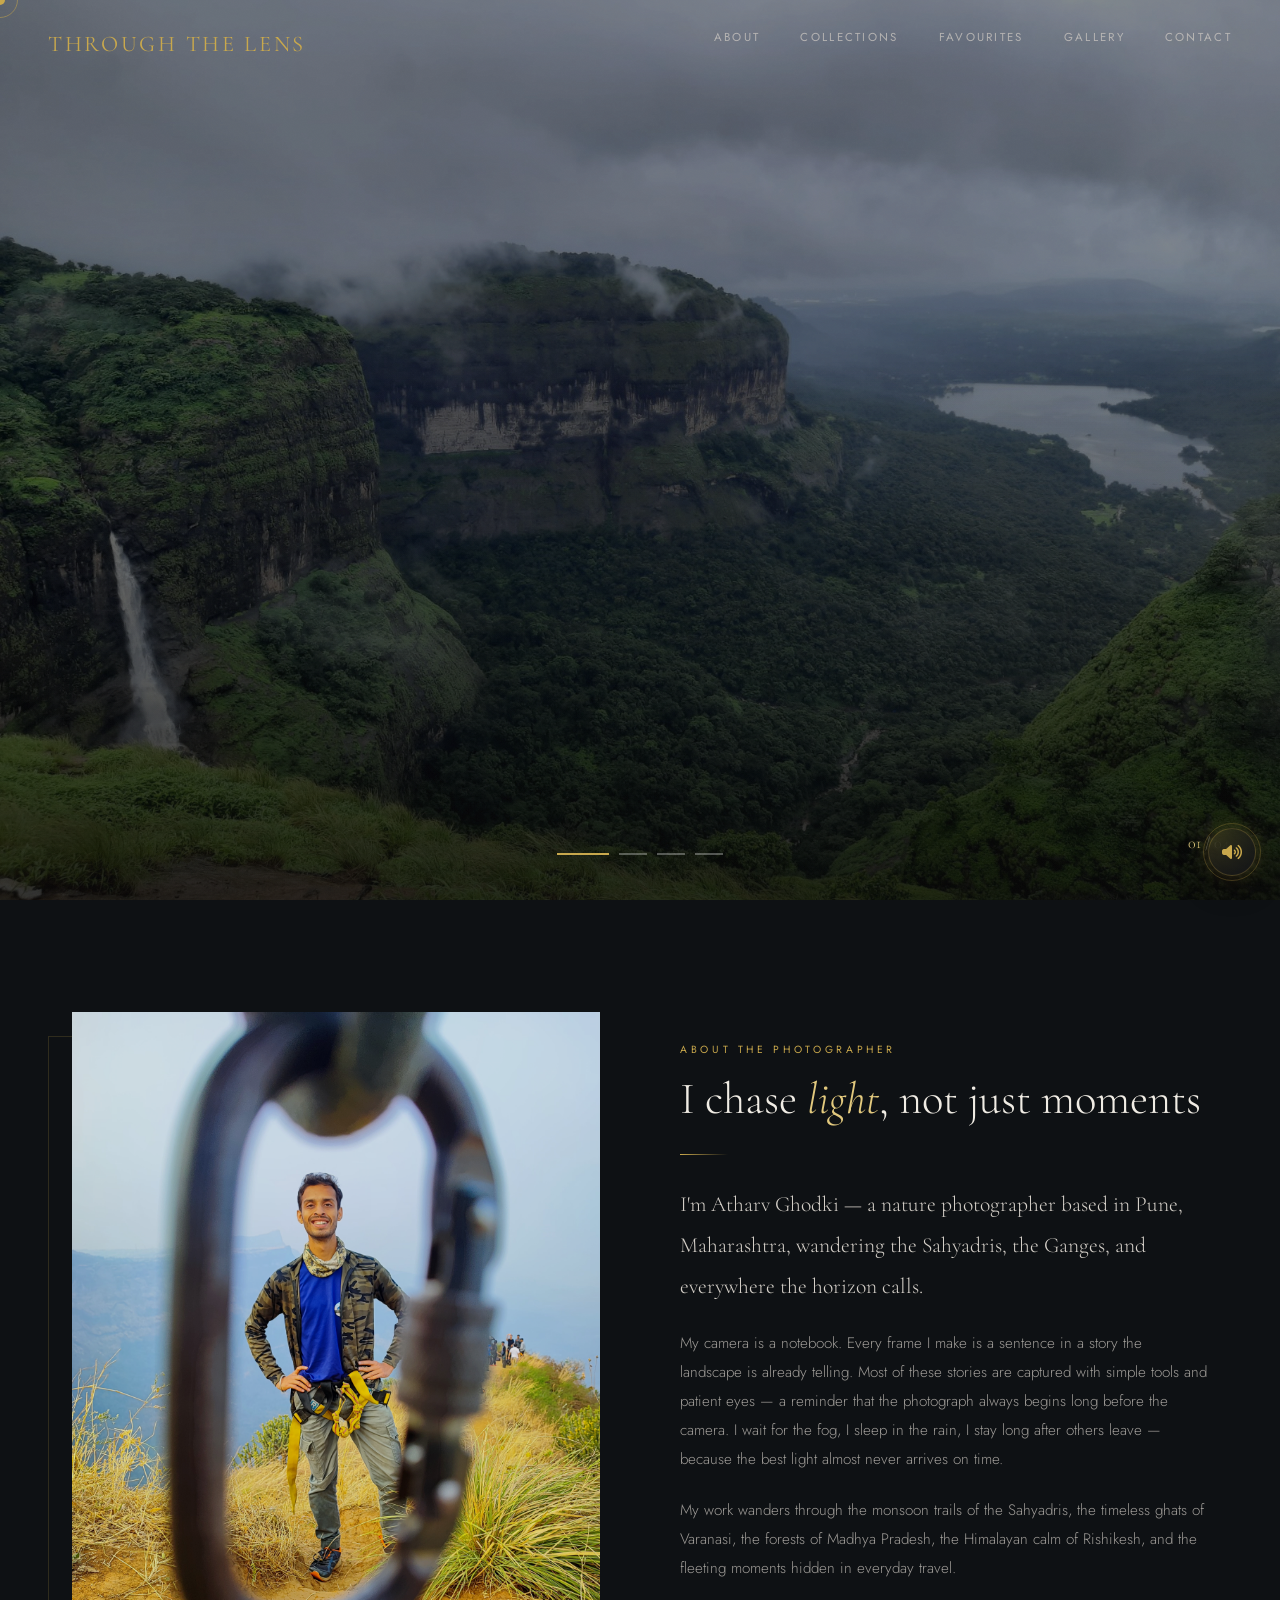
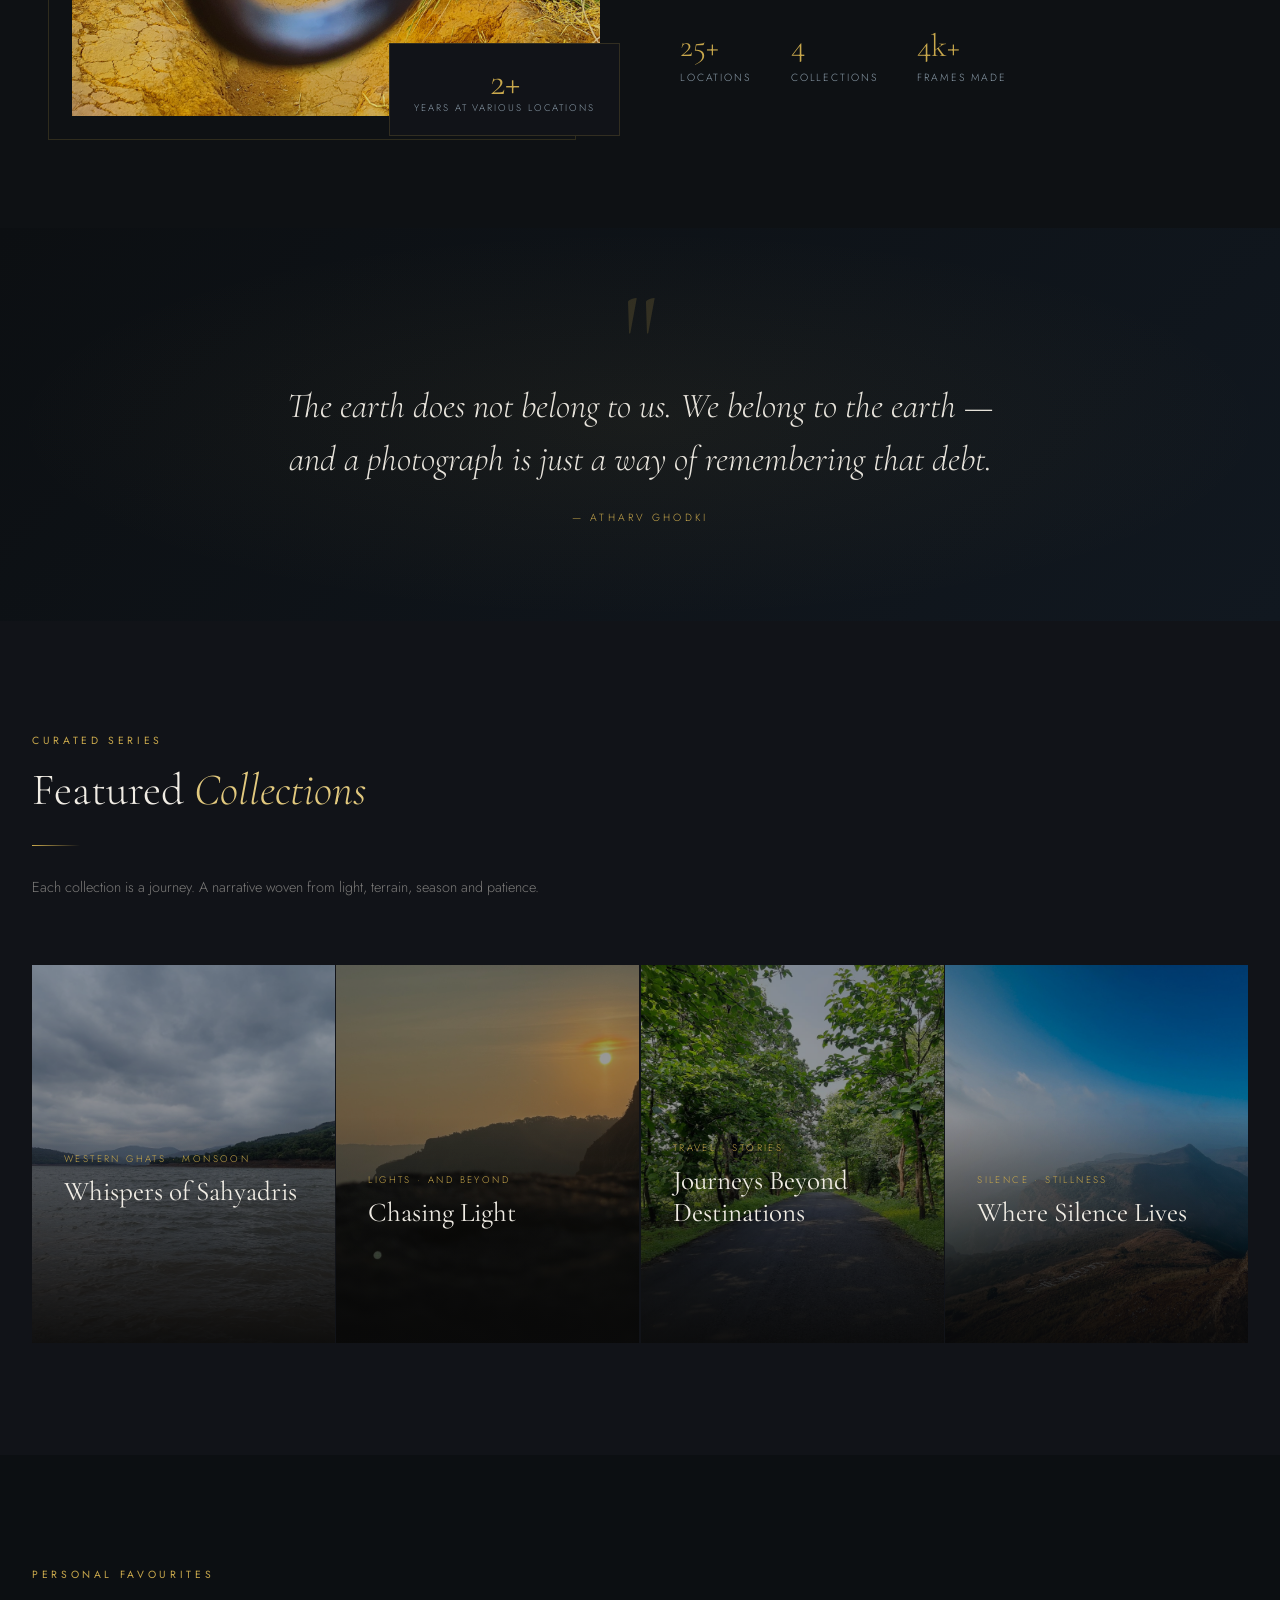
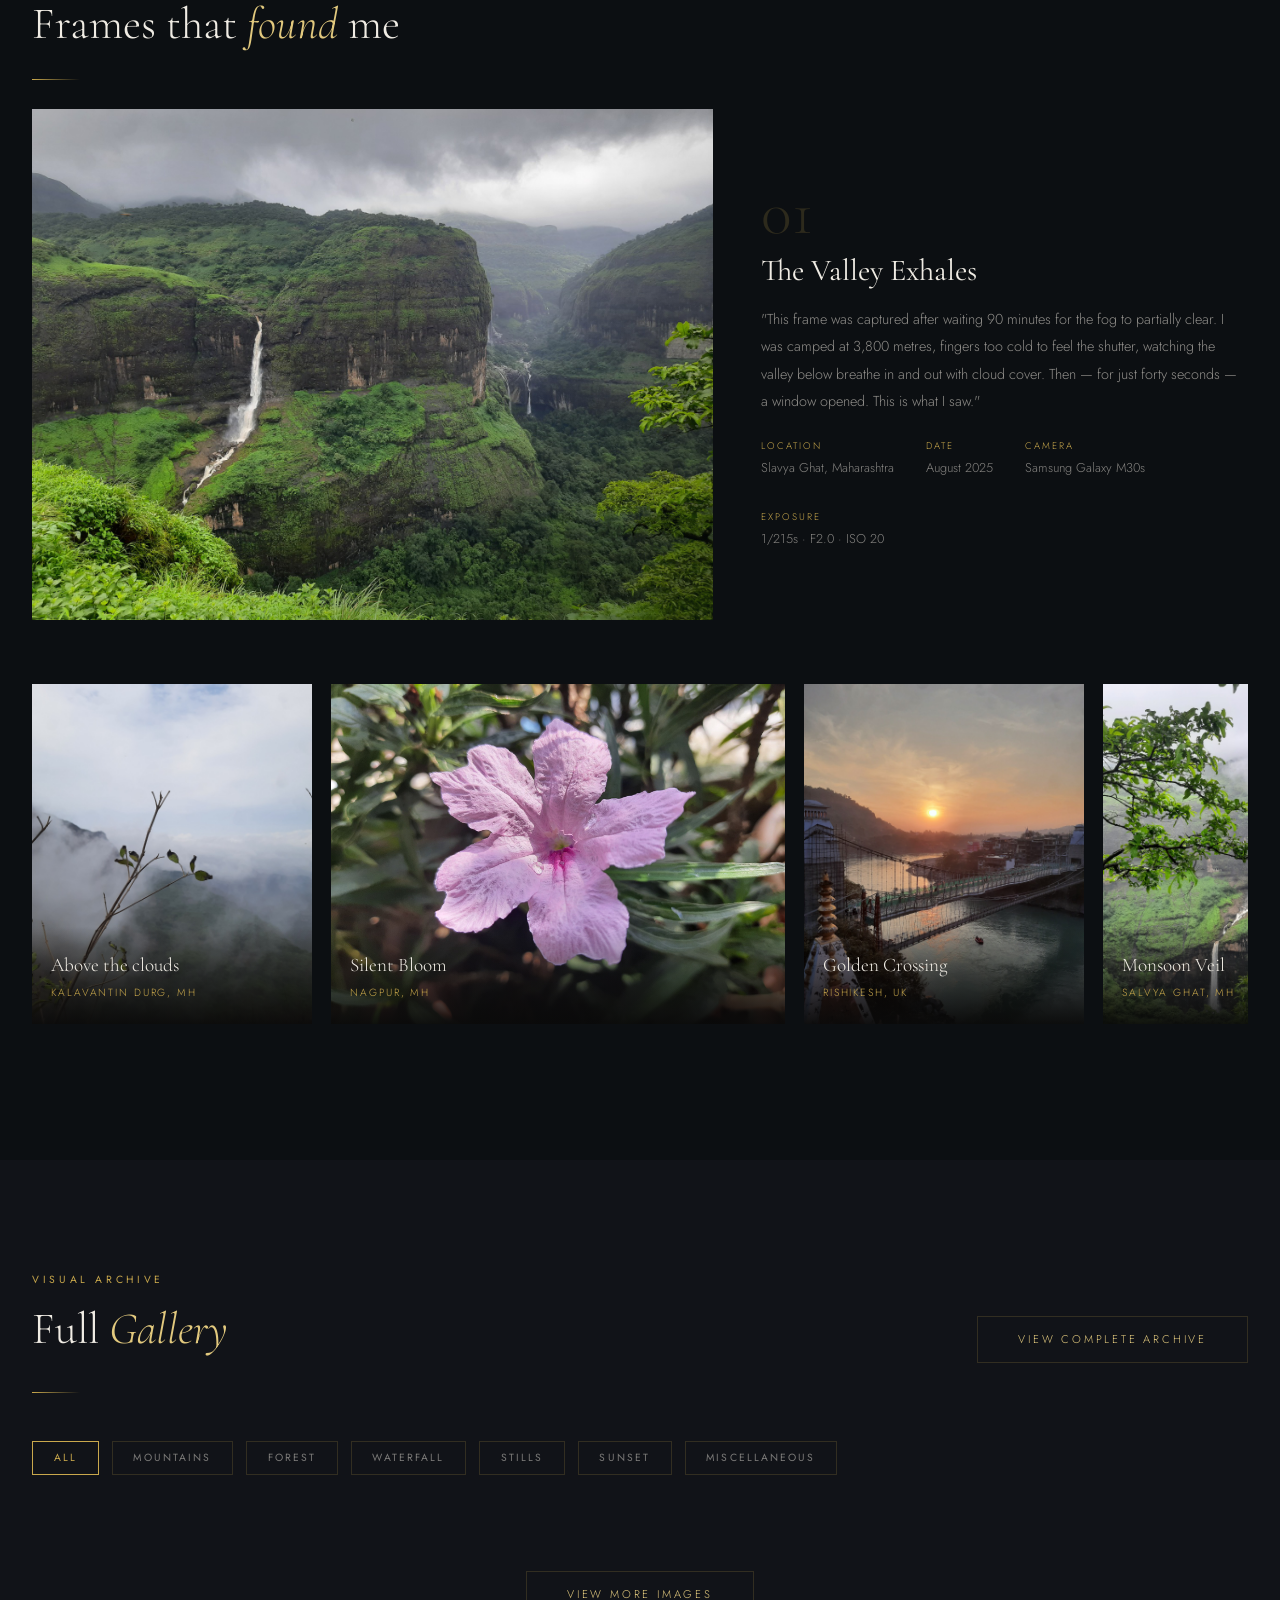
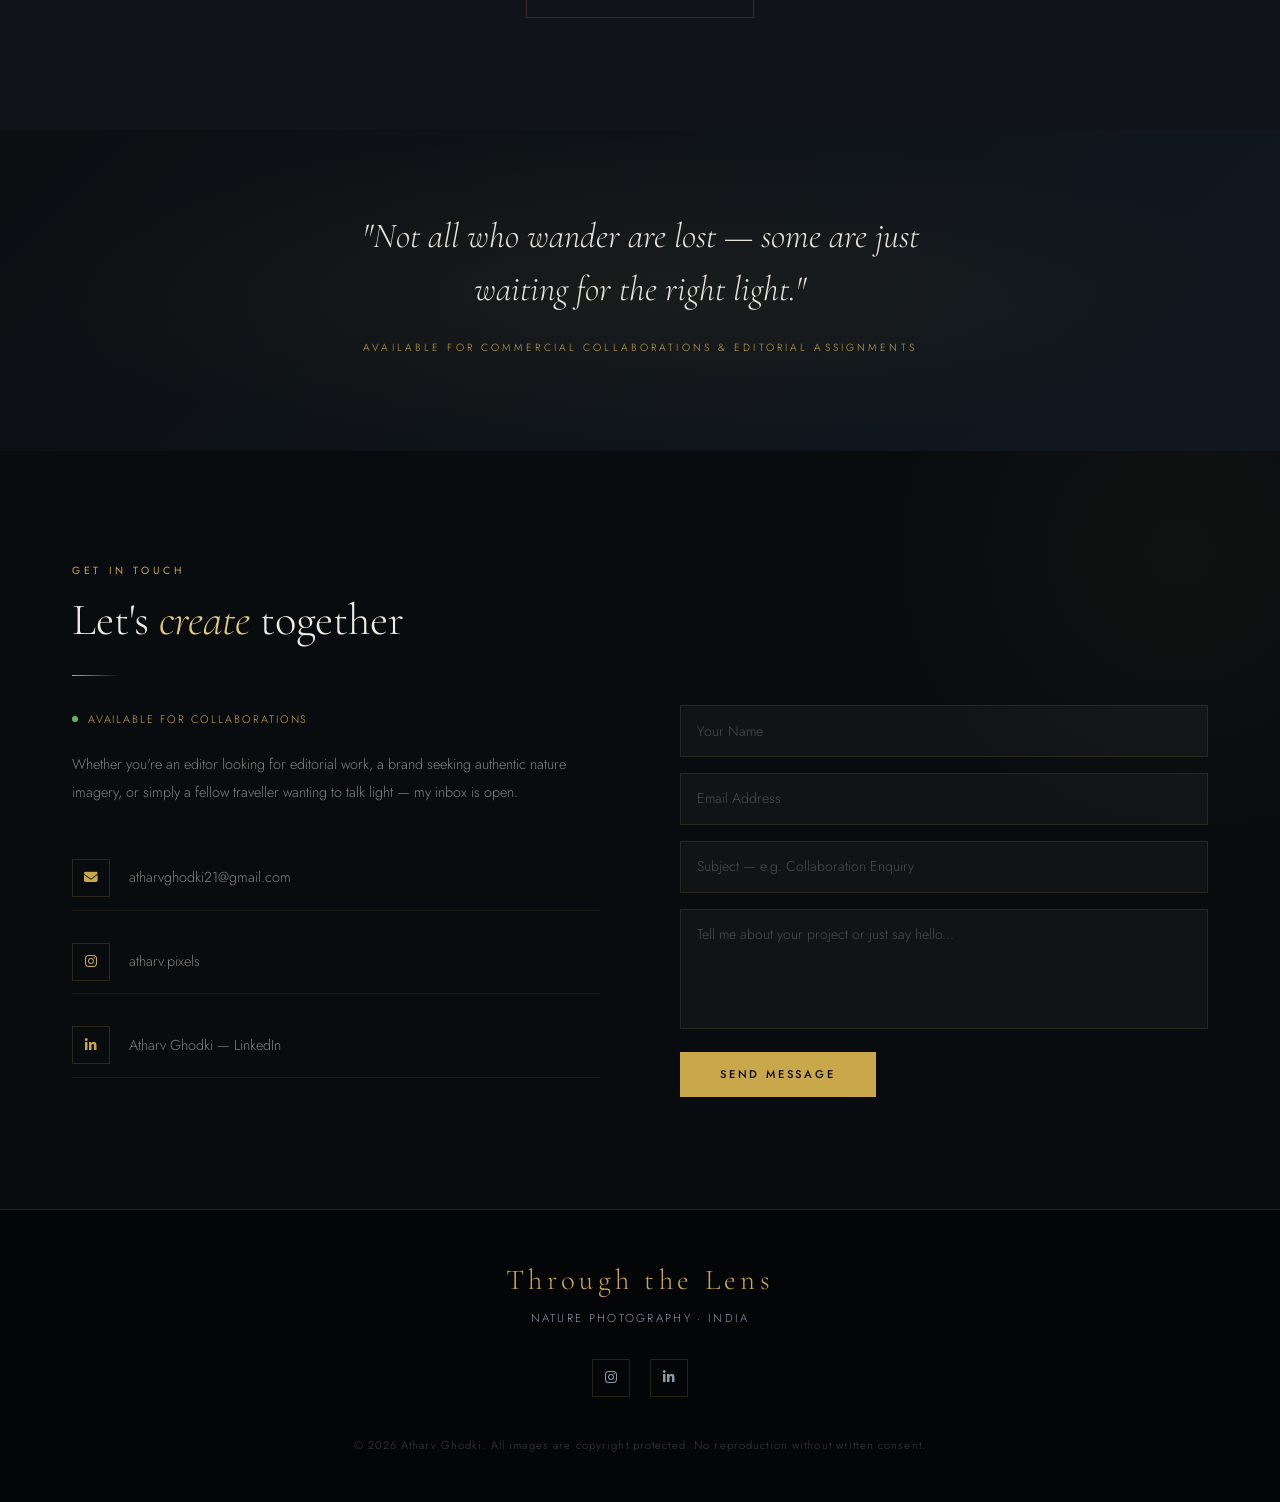
==== index.html @ ffb7a4fd "Initial commit" ====
<!DOCTYPE html>

<html lang="en">
<head>
<meta charset="utf-8"/>
<meta content="width=device-width, initial-scale=1.0" name="viewport"/>
<link rel="icon" href="assets/images/icons/favicon.ico">
<link rel="apple-touch-icon" href="assets/images/icons/favicon.png">
<title>Through the Lens — Nature Photography</title>
<link href="https://fonts.googleapis.com" rel="preconnect"/>
<link crossorigin="" href="https://fonts.gstatic.com" rel="preconnect"/>
<link href="https://fonts.googleapis.com/css2?family=Cormorant+Garamond:ital,wght@0,300;0,400;0,600;1,300;1,400&amp;family=Jost:wght@200;300;400;500&amp;family=Playfair+Display:ital@1&amp;display=swap" rel="stylesheet"/>
<link href="https://cdn.jsdelivr.net/npm/bootstrap@5.3.3/dist/css/bootstrap.min.css" rel="stylesheet">
<link href="https://cdnjs.cloudflare.com/ajax/libs/font-awesome/6.5.0/css/all.min.css" rel="stylesheet">

</link></link><link href="assets/css/index.css" rel="stylesheet"/></head>
<body>

  <audio id="global-audio" loop>
      <source src="assets/audio/moonlight.mp3" type="audio/mpeg">
  </audio>

<!-- CURSOR -->
<div id="cursor"></div>
<div id="cursor-ring"></div>
<!-- PROGRESS BAR -->
<div id="progress-bar"></div>
<!-- NAV -->
<nav id="mainNav">
<div style="display:flex;align-items:center;justify-content:space-between;max-width:1400px;margin:0 auto;">
<a class="nav-brand" href="#">Through the Lens</a>
<ul class="nav-links" id="navLinks">
<li><a href="#about">About</a></li>
<li><a href="#collections">Collections</a></li>
<li><a href="#favourites">Favourites</a></li>
<li><a href="#gallery">Gallery</a></li>
<li><a href="#contact">Contact</a></li>
</ul>
<button aria-label="Menu" class="nav-hamburger" id="hamburger">
<span></span><span></span><span></span>
</button>
</div>
</nav>
<!-- HERO CAROUSEL -->
<section id="hero">
<!-- SLIDE 1 -->
<div class="slide active" data-sub="Where silence speaks in the language of fog and ancient stone." data-title="Into the Mist" data-audio="assets/audio/waterfall.mp3">
<!-- <img alt="Misty Mountain" class="slide-img" src="https://images.unsplash.com/photo-1469474968028-56623f02e42e?w=1920&amp;q=80"/> -->
<!-- <img class="slide-img" alt="Hero Image" src="assets/images/hero/heroTest.webp"> -->
<img class="slide-img" alt="Hero Image" src="assets/images/hero/hero1.jpeg">
</div>
<!-- SLIDE 2 -->
<div class="slide" data-sub="In every leaf, a universe. In every forest, a cathedral." data-title="The Living Green" data-audio="assets/audio/harp.wav">
<!-- <img alt="Forest" class="slide-img" src="https://images.unsplash.com/photo-1448375240586-882707db888b?w=1920&amp;q=80"/> -->
<img class="slide-img" alt="Hero Image" src="assets/images/hero/hero2.jpeg">
</div>
<!-- SLIDE 3 -->
<div class="slide" data-sub="When the earth drinks deep and the hills remember how to breathe." data-title="Monsoon's Gift" data-audio="assets/audio/birdSinging.wav">
<!-- <img alt="Mountain Lake" class="slide-img" src="https://images.unsplash.com/photo-1506905925346-21bda4d32df4?w=1920&amp;q=80"/> -->
<img class="slide-img" alt="Hero Image" src="assets/images/hero/hero3.jpeg">
</div>
<!-- SLIDE 4 -->
<div class="slide" data-sub="The world holds its breath for forty minutes each evening." data-title="Golden Hour" data-audio="assets/audio/beeBuzz.wav">
<!-- <img alt="Golden Hour" class="slide-img" src="https://images.unsplash.com/photo-1501854140801-50d01698950b?w=1920&amp;q=80"/> -->
<img class="slide-img" alt="Hero Image" src="assets/images/hero/hero4.jpeg">
</div>
<div class="hero-overlay"></div>
<div class="hero-content">
<div class="hero-eyebrow">Nature Photography Portfolio</div>
<h1 class="hero-title" id="heroTitle">Into the Mist</h1>
<p class="hero-sub" id="heroSub">Where silence speaks in the language of fog and ancient stone.</p>
<a class="btn-explore" href="#collections"><span>Explore Collections</span></a>
</div>
<div class="hero-dots" id="heroDots"></div>
<div class="hero-counter"><span id="slideNum">01</span> / 04</div>
</section>
<!-- ABOUT -->
<section class="section" id="about">
<div class="container" style="max-width:1200px;margin:0 auto;padding:0 2rem;">
<div class="about-grid">
<div class="about-img-wrap fade-up">
<!-- <img alt="Photographer in the wild" class="about-img" src="https://images.unsplash.com/photo-1500534314209-a25ddb2bd429?w=800&amp;q=80"/> -->
<!-- <img class="about-img" alt="Hero Image" src="assets/images/miscellaneous/Passport_Photograph.webp"> -->
<img class="about-img" alt="Hero Image" src="assets/images/miscellaneous/photo.jpg">
<div class="about-badge">
<div class="about-badge-num">2+</div>
<div class="about-badge-text">Years at various locations</div>
</div>
</div>
<div class="about-text fade-up" style="transition-delay:.2s">
<div class="section-label">About the Photographer</div>
<h2 class="section-title">I chase <em>light</em>, not just moments</h2>
<div class="divider-line"></div>
<p>I'm Atharv Ghodki — a nature photographer based in Pune, Maharashtra, wandering the Sahyadris, the Ganges, and everywhere the horizon calls.</p>
<p>My camera is a notebook. Every frame I make is a sentence in a story the landscape is already telling. Most of these stories are captured with simple tools and patient eyes — a reminder that the photograph always begins long before the camera. I wait for the fog, I sleep in the rain, I stay long after others leave — because the best light almost never arrives on time.</p>
<p>My work wanders through the monsoon trails of the Sahyadris, the timeless ghats of Varanasi, the forests of Madhya Pradesh, the Himalayan calm of Rishikesh, and the fleeting moments hidden in everyday travel.</p>
<div class="about-stats">
<div class="stat-item"><div class="stat-num">25+</div><div class="stat-lbl">Locations</div></div>
<div class="stat-item"><div class="stat-num">4</div><div class="stat-lbl">Collections</div></div>
<div class="stat-item"><div class="stat-num">4k+</div><div class="stat-lbl">Frames Made</div></div>
</div>
</div>
</div>
</div>
</section>
<!-- QUOTE STRIP -->
<div class="quote-strip">
<div style="max-width:800px;margin:0 auto;padding:0 2rem;text-align:center;">
<span class="quote-mark">"</span>
<p class="quote-text fade-up">The earth does not belong to us. We belong to the earth — and a photograph is just a way of remembering that debt.</p>
<p class="quote-attr fade-up">— Atharv Ghodki</p>
</div>
</div>
<!-- COLLECTIONS -->
<section class="section" id="collections">
<div style="max-width:1400px;margin:0 auto;padding:0 2rem;">
<div class="fade-up" style="max-width:560px;">
<div class="section-label">Curated Series</div>
<h2 class="section-title">Featured <em>Collections</em></h2>
<div class="divider-line"></div>
<p style="color:rgba(212,207,200,.55);font-size:.9rem;line-height:1.8;">Each collection is a journey. A narrative woven from light, terrain, season and patience.</p>
</div>
<div class="collections-grid fade-up" style="transition-delay:.2s">
<!-- Large card -->
<!-- <div class="coll-card large" onclick="openCollection('sahyadris')">
<a class="related-card" href="collection-sahyadris.html">
<img alt="Sahyadris" class="coll-img" src="https://images.unsplash.com/photo-1467579424161-6bbc141569d7?w=900&amp;q=80"/>
<div class="coll-overlay">
<div class="coll-tag">Western Ghats · Monsoon</div>
<div class="coll-name">Monsoon in Sahyadris</div>
<div class="coll-desc">Misty trails, hidden waterfalls, and endless green landscapes across the spine of Maharashtra.</div>
<div class="coll-count">↗ 38 Photographs</div>
</div>
<div class="coll-arrow"><i class="fas fa-arrow-right"></i></div>
</div> -->
<!-- Normal cards -->
<div class="coll-card" onclick="openCollection('spiti')">
<a class="related-card" href="collection-sahyadris.html">
<!-- <img alt="Sahyadris" class="coll-img" src="https://images.unsplash.com/photo-1467579424161-6bbc141569d7?w=900&amp;q=80"/> -->
<!-- <img alt="Sahyadris" class="coll-img" src="assets/images/collect/testImage.webp"> -->
<img alt="Sahyadris" class="coll-img" src="assets/images/icons/Poster.jpeg">
<div class="coll-overlay">
<div class="coll-tag">Western Ghats · Monsoon</div>
<div class="coll-name">Whispers of Sahyadris</div>
<div class="coll-desc">Misty trails, hidden waterfalls, and endless green landscapes across the spine of Maharashtra.</div>
<div class="coll-count">↗ 15 Photographs</div>
</div>
</a>
</div>
<div class="coll-card" onclick="openCollection('spiti')">
<a class="related-card" href="collection-spiti.html">
<!-- <img alt="Spiti" class="coll-img" src="https://images.unsplash.com/photo-1464822759023-fed622ff2c3b?w=800&amp;q=80"/> -->
<img alt="Spiti" class="coll-img" src="assets/images/icons/Hero3.jpeg"/>
<div class="coll-overlay">
<div class="coll-tag"> Lights · AND BEYOND</div>
<div class="coll-name">Chasing Light</div>
<div class="coll-desc">Sunlight, silhouettes, sacred flames, and the quiet warmth found between moments.</div>
<div class="coll-count">↗ 21 Photographs</div>
</div>
<div class="coll-arrow"><i class="fas fa-arrow-right"></i></div>
</a>
</div>
<div class="coll-card" onclick="openCollection('sundarbans')">
<a class="related-card" href="collection-sundarbans.html">
<!-- <img alt="Sundarbans" class="coll-img" src="https://images.unsplash.com/photo-1515897349795-4671689a14b2?w=800&amp;q=80"/> -->
<img alt="Sundarbans" class="coll-img" src="assets/images/icons/Journey.jpeg"/>
<div class="coll-overlay">
<div class="coll-tag">Travel · Stories</div>
<div class="coll-name">Journeys Beyond Destinations</div>
<div class="coll-desc">Fleeting roads, passing landscapes, and stories found between destinations.</div>
<div class="coll-count">↗ 33 Photographs</div>
</div>
<div class="coll-arrow"><i class="fas fa-arrow-right"></i></div>
</a>
</div>
<div class="coll-card" onclick="openCollection('coorg')">
<a class="related-card" href="collection-coorg.html">
<img alt="Coorg" class="coll-img" src="assets/images/icons/Silence.jpeg"/>
<div class="coll-overlay">
<div class="coll-tag"> Silence · Stillness</div>
<div class="coll-name">Where Silence Lives</div>
<div class="coll-desc">Still mountains, quiet forests, and the gentle silence hidden in nature.</div>
<div class="coll-count">↗ 42 Photographs</div>
</div>
<div class="coll-arrow"><i class="fas fa-arrow-right"></i></div>
</a>
</div>
<!-- <div class="coll-card" onclick="openCollection('kaziranga')">
<a class="related-card" href="collection-kaziranga.html">
<img alt="Kaziranga" class="coll-img" src="https://images.unsplash.com/photo-1474511320723-9a56873867b5?w=800&amp;q=80"/>
<div class="coll-overlay">
<div class="coll-tag">Assam · Wildlife</div>
<div class="coll-name">Kaziranga Grasslands</div>
<div class="coll-desc">The one-horned rhinoceros in its last great refuge.</div>
<div class="coll-count">↗ 61 Photographs</div>
</div>
<div class="coll-arrow"><i class="fas fa-arrow-right"></i></div>
</a>
</div> -->
</div>
</div>
</section>
<!-- FAVOURITES -->
<section class="section" id="favourites">
<div style="max-width:1400px;margin:0 auto;padding:0 2rem;">
<div class="fade-up">
<div class="section-label">Personal Favourites</div>
<h2 class="section-title">Frames that <em>found</em> me</h2>
<div class="divider-line"></div>
</div>
<!-- Featured -->
<div class="fav-featured fade-up" style="transition-delay:.15s">
<div style="position:relative;overflow:hidden;">
<!-- <img alt="Featured" class="fav-main-img" src="https://images.unsplash.com/photo-1470071459604-3b5ec3a7fe05?w=1200&amp;q=80"/> -->
<img alt="Featured" class="fav-main-img" src="assets/images/favourites/fav.jpeg">
<div style="position:absolute;inset:0;background:linear-gradient(to bottom right, transparent 60%, rgba(10,10,10,.5));"></div>
</div>
<div class="fav-story">
<div class="fav-num">01</div>
<h3>The Valley Exhales</h3>
<p>"This frame was captured after waiting 90 minutes for the fog to partially clear. I was camped at 3,800 metres, fingers too cold to feel the shutter, watching the valley below breathe in and out with cloud cover. Then — for just forty seconds — a window opened. This is what I saw."</p>
<div class="fav-meta">
<div class="fav-meta-item"><span class="fav-meta-label">Location</span><span class="fav-meta-val">Slavya Ghat, Maharashtra</span></div>
<div class="fav-meta-item"><span class="fav-meta-label">Date</span><span class="fav-meta-val">August 2025</span></div>
<div class="fav-meta-item"><span class="fav-meta-label">Camera</span><span class="fav-meta-val">Samsung Galaxy M30s</span></div>
<div class="fav-meta-item"><span class="fav-meta-label">Exposure</span><span class="fav-meta-val">1/215s · F2.0 · ISO 20</span></div>
</div>
</div>
</div>
<!-- Horizontal scroll cards -->
<div class="fav-scroll-wrap fade-up" style="transition-delay:.3s">
<div class="fav-scroll" id="favScroll">
<div class="fav-card">
<!-- <img alt="Forest" class="fav-card-img" src="https://images.unsplash.com/photo-1441974231531-c6227db76b6e?w=600&amp;q=80"/> -->
<img alt="Sunrise" class="fav-card-img" src="assets/images/favourites/fav2.jpeg"/>
<div class="bts-overlay">
<div class="bts-label">Behind the Shot</div>
<p class="bts-text">"Found this shaft of light at 6:47am. The entire composition took 4 seconds to set up and 1/120s to capture."</p>
<div class="bts-specs">
<div class="bts-spec"><strong>Location</strong>Kalavantin Durg, MH</div>
<div class="bts-spec"><strong>Lens</strong>5mm f/2.0</div>
<div class="bts-spec"><strong>ISO</strong>20</div>
<div class="bts-spec"><strong>Shutter</strong>1/120</div>
</div>
</div>
<div class="fav-card-info">
<div class="fav-card-title">Above the clouds</div>
<div class="fav-card-loc">Kalavantin Durg, MH</div>
</div>
</div>
<div class="fav-card">
<!-- <img alt="Waterfall" class="fav-card-img" src="https://images.unsplash.com/photo-1439853949212-36589f9bba1c?w=600&amp;q=80"/> -->
<!-- <img alt="Featured" class="fav-main-img" src="assets/images/favourites/Dudh.webp"> -->
<img alt="Sunrise" class="fav-card-img" src="assets/images/favourites/fav3.jpeg"/>
<div class="bts-overlay">
<div class="bts-label">Behind the Shot</div>
<p class="bts-text">"The kind of frame I would’ve walked past if I hadn’t slowed down."</p>
<div class="bts-specs">
<div class="bts-spec"><strong>Location</strong>Nagpur, MH</div>
<div class="bts-spec"><strong>Lens</strong>5mm f/2</div>
<div class="bts-spec"><strong>ISO</strong>100</div>
<div class="bts-spec"><strong>Shutter</strong>1/225s</div>
</div>
</div>
<div class="fav-card-info">
<div class="fav-card-title">Silent Bloom</div>
<div class="fav-card-loc">Nagpur, MH</div>
</div>
</div>
<div class="fav-card">
<!-- <img alt="Sunrise" class="fav-card-img" src="https://images.unsplash.com/photo-1418065460487-3e41a6c84dc5?w=600&amp;q=80"/> -->
<img alt="Sunrise" class="fav-card-img" src="assets/images/favourites/favourite.jpeg"/>
<div class="bts-overlay">
<div class="bts-label">Behind the Shot</div>
<p class="bts-text">"I stopped for less than ten seconds — and the frame still hasn’t left me."</p>
<div class="bts-specs">
<div class="bts-spec"><strong>Location</strong>Rishikesh, UK</div>
<div class="bts-spec"><strong>Lens</strong>5mm f/2</div>
<div class="bts-spec"><strong>ISO</strong>20</div>
<div class="bts-spec"><strong>Shutter</strong>1/483s</div>
</div>
</div>
<div class="fav-card-info">
<div class="fav-card-title">Golden Crossing</div>
<div class="fav-card-loc">Rishikesh, UK</div>
</div>
</div>
<div class="fav-card">
<!-- <img alt="River" class="fav-card-img" src="https://images.unsplash.com/photo-1504893524553-b855bce32c67?w=600&amp;q=80"/> -->
<img alt="Sunrise" class="fav-card-img" src="assets/images/favourites/fav4.jpeg"/>
<div class="bts-overlay">
<div class="bts-label">Behind the Shot</div>
<p class="bts-text">"The fog made us wait. The mountains made it worth it."</p>
<div class="bts-specs">
<div class="bts-spec"><strong>Location</strong>Salvya Ghat, MH</div>
<div class="bts-spec"><strong>Lens</strong>5mm f/2</div>
<div class="bts-spec"><strong>ISO</strong>20</div>
<div class="bts-spec"><strong>Shutter</strong>1/135s</div>
</div>
</div>
<div class="fav-card-info">
<div class="fav-card-title">Monsoon Veil</div>
<div class="fav-card-loc">Salvya ghat, MH</div>
</div>
</div>
<div class="fav-card">
<!-- <img alt="Desert" class="fav-card-img" src="https://images.unsplash.com/photo-1542272604-787c3835535d?w=600&amp;q=80"/> -->
<img alt="Sunrise" class="fav-card-img" src="assets/images/favourites/fav5.jpeg"/>
<div class="bts-overlay">
<div class="bts-label">Behind the Shot</div>
<p class="bts-text">"While everyone chased the sunset, I noticed the frame inside the frame."</p>
<div class="bts-specs">
<div class="bts-spec"><strong>Location</strong>Pachmadi, MP</div>
<div class="bts-spec"><strong>Lens</strong>50mm f/1.2</div>
<div class="bts-spec"><strong>ISO</strong>100</div>
<div class="bts-spec"><strong>Shutter</strong>1/400s</div>
</div>
</div>
<div class="fav-card-info">
<div class="fav-card-title">Frames Within</div>
<div class="fav-card-loc">Pachmadi, MP</div>
</div>
</div>
</div>
</div>
</div>
</section>
<!-- GALLERY PREVIEW -->
<section class="section" id="gallery">
<div style="max-width:1400px;margin:0 auto;padding:0 2rem;">
<div class="fade-up" style="display:flex;justify-content:space-between;align-items:flex-end;flex-wrap:wrap;gap:1rem;">
<div>
<div class="section-label">Visual Archive</div>
<h2 class="section-title">Full <em>Gallery</em></h2>
</div>
<a class="btn-outline" href="#collections">View Complete Archive</a>
</div>
<div class="divider-line fade-up"></div>
<div class="filter-bar fade-up">
<button class="filter-btn active" data-filter="all">All</button>
<button class="filter-btn" data-filter="mountains">Mountains</button>
<button class="filter-btn" data-filter="forest">Forest</button>
<button class="filter-btn" data-filter="water">Waterfall</button>
<button class="filter-btn" data-filter="stills">Stills</button>
<button class="filter-btn" data-filter="sunset">Sunset</button>
<button class="filter-btn" data-filter="miscellaneous">Miscellaneous</button>
</div>
<div class="gallery-grid fade-up" id="galleryGrid">
<!-- Gallery items injected by JS -->
</div>
<div class="gallery-cta fade-up">
<a class="btn-outline" href="#collections">View More Images</a>
</div>
</div>
</section>
<!-- QUOTE 2 -->
<div class="quote-strip">
<div style="max-width:700px;margin:0 auto;padding:0 2rem;text-align:center;">
<p class="quote-text fade-up">"Not all who wander are lost — some are just waiting for the right light."</p>
<p class="quote-attr fade-up">Available for commercial collaborations &amp; editorial assignments</p>
</div>
</div>
<!-- CONTACT -->
<section class="section" id="contact">
<div style="max-width:1200px;margin:0 auto;padding:0 2rem;">
<div class="fade-up">
<div class="section-label">Get in Touch</div>
<h2 class="section-title">Let's <em>create</em> together</h2>
<div class="divider-line"></div>
</div>
<div class="contact-grid">
<div class="fade-up">
<div class="avail-tag"><span class="avail-dot"></span> Available for collaborations</div>
<p style="color:rgba(212,207,200,.6);line-height:1.9;font-size:.9rem;margin-bottom:.5rem;">Whether you're an editor looking for editorial work, a brand seeking authentic nature imagery, or simply a fellow traveller wanting to talk light — my inbox is open.</p>
<div class="contact-links">
<a class="contact-link" href="mailto:atharvghodki1@gmail.com">
<div class="contact-link-icon"><i class="fas fa-envelope"></i></div>
<span>atharvghodki21@gmail.com</span>
</a>
<a class="contact-link" href="https://www.instagram.com/atharv.pixels?igsh=MTl4c3NhMzJ1dGdj" target="_blank">
<div class="contact-link-icon"><i class="fab fa-instagram"></i></div>
<span>atharv.pixels</span>
</a>
<a class="contact-link" href="https://www.linkedin.com/in/atharv-ghodki-733116221" target="_blank">
<div class="contact-link-icon"><i class="fab fa-linkedin-in"></i></div>
<span>Atharv Ghodki — LinkedIn</span>
</a>
</div>
</div>
<div class="fade-up" style="transition-delay:.2s">

  <div class="contact-form">

    <div class="form-group">
      <input
        id="name"
        placeholder="Your Name"
        type="text"
      />
    </div>

    <div class="form-group">
      <input
        id="email"
        placeholder="Email Address"
        type="email"
      />
    </div>

    <div class="form-group">
      <input
        id="subject"
        placeholder="Subject — e.g. Collaboration Enquiry"
        type="text"
      />
    </div>

    <div class="form-group">
      <textarea
        id="message"
        placeholder="Tell me about your project or just say hello..."
      ></textarea>
    </div>

    <button class="btn-send">
      Send Message
    </button>

  </div>

<!-- <div class="contact-form">
<div class="form-group">
<input placeholder="Your Name" type="text"/>
</div>
<div class="form-group">
<input placeholder="Email Address" type="email"/>
</div>
<div class="form-group">
<input placeholder="Subject — e.g. Collaboration Enquiry" type="text"/>
</div>
<div class="form-group">
<textarea placeholder="Tell me about your project or just say hello..."></textarea>
</div>
<button class="btn-send">Send Message</button>
</div> -->
</div>
</div>
</div>
</section>



<!-- ===================================================== -->


<!-- ───────────────────────────── -->
<!-- AMBIENT AUDIO SYSTEM -->
<!-- ───────────────────────────── -->



<!-- Hero Dynamic Audio -->
<audio id="hero-audio" loop></audio>

<!-- Global Ambient Audio -->
<audio id="global-audio" loop>
    <source src="assets/audio/global-ambient.mp3" type="audio/mpeg">
</audio>

<button class="audio-btn active" id="audio-toggle">

    <div class="ripple"></div>

    <i class="fas fa-volume-high audio-on"></i>

    <span class="audio-off">×</span>

</button>



<!-- Background Ambient Audio -->

<!-- <audio id="bg-audio" loop>
    <source src="assets/audio/forest-water.mp3" type="audio/mpeg">
</audio> -->

<!-- <button id="audio-toggle">

    <svg id="audio-icon"
         width="18"
         height="18"
         viewBox="0 0 24 24"
         fill="none"
         xmlns="http://www.w3.org/2000/svg"> -->

        <!-- Speaker -->
        <!-- <path
            id="speaker-path"
            d="M11 5L6 9H3V15H6L11 19V5Z"
            stroke="currentColor"
            stroke-width="1.4"
            stroke-linecap="round"
            stroke-linejoin="round"
        /> -->

        <!-- Sound Waves -->
        <!-- <path
            id="wave-1"
            d="M15 9C16.2 10 16.8 11.2 16.8 12.5C16.8 13.8 16.2 15 15 16"
            stroke="currentColor"
            stroke-width="1.4"
            stroke-linecap="round"
        /> -->

        <!-- <path
            id="wave-2"
            d="M17.8 6.8C19.6 8.3 20.5 10.2 20.5 12.5C20.5 14.8 19.6 16.7 17.8 18.2"
            stroke="currentColor"
            stroke-width="1.4"
            stroke-linecap="round"
        /> -->

        <!-- Mute Slash -->
        <!-- <line
            id="mute-line"
            x1="4"
            y1="20"
            x2="20"
            y2="4"
            stroke="currentColor"
            stroke-width="1.5"
            stroke-linecap="round"
            style="display:none;"
        />

    </svg>

</button> -->



<!-- <audio id="bg-audio" autoplay loop>
    <source src="assets/audio/forest-water.mp3" type="audio/mpeg">
</audio>

<button id="audio-toggle">
    <span>∿</span>
</button> -->



<!-- FOOTER -->
<footer>
<div class="footer-brand">Through the Lens</div>
<div class="footer-tagline">Nature Photography · India</div>
<div class="footer-socials">
<a class="footer-social" href="https://www.instagram.com/atharv.pixels?igsh=MTl4c3NhMzJ1dGdj"><i class="fab fa-instagram"></i></a>
<a class="footer-social" href="https://www.linkedin.com/in/atharv-ghodki-733116221"><i class="fab fa-linkedin-in"></i></a>
<!-- <a class="footer-social" href="#"><i class="fab fa-flickr"></i></a>
<a class="footer-social" href="#"><i class="fab fa-500px"></i></a> -->
</div>
<div class="footer-copy">© 2026 Atharv Ghodki. All images are copyright protected. No reproduction without written consent.</div>
</footer>
<!-- LIGHTBOX -->
<div id="lightbox">
<button class="lb-close" id="lbClose"><i class="fas fa-times"></i></button>
<img alt="" id="lbImg" src=""/>
<div class="lb-info">
<div class="lb-title" id="lbTitle"></div>
<div class="lb-specs" id="lbSpecs"></div>
</div>
</div>

<script src="https://cdn.jsdelivr.net/npm/@emailjs/browser@4/dist/email.min.js"></script>
<script src="assets/js/index.js"></script></body>

</html>
---- assets/css/index.css ----
/* ── CSS VARIABLES ── */
    :root {
      --ink:     #0a0a0a;
      --paper:   #f4f1eb;
      --gold:    #c9a84c;
      --gold-lt: #e2c97e;
      --mist:    #8a9ba8;
      --dark:    #111318;
      --card-bg: #161a1f;
      --border:  rgba(201,168,76,.18);
      --fs-hero: clamp(2.8rem, 6vw, 5.5rem);
      --fs-h2:   clamp(2rem, 3.5vw, 3.2rem);
      --ease:    cubic-bezier(.25,.46,.45,.94);
    }

    /* ── RESET & BASE ── */
    *, *::before, *::after { box-sizing: border-box; margin:0; padding:0; }
    html { scroll-behavior: smooth; font-size: 16px; }
    body {
      background: var(--dark);
      color: #d4cfc8;
      font-family: 'Jost', sans-serif;
      font-weight: 300;
      overflow-x: hidden;
      cursor: none;
    }

    /* ── CUSTOM CURSOR ── */
    #cursor {
      width: 10px; height: 10px;
      background: var(--gold);
      border-radius: 50%;
      position: fixed; top:0; left:0;
      pointer-events: none;
      z-index: 9999;
      transform: translate(-50%,-50%);
      transition: transform .1s var(--ease), width .3s, height .3s, background .3s;
    }
    #cursor-ring {
      width: 36px; height: 36px;
      border: 1px solid rgba(201,168,76,.5);
      border-radius: 50%;
      position: fixed; top:0; left:0;
      pointer-events: none;
      z-index: 9998;
      transform: translate(-50%,-50%);
      transition: transform .18s var(--ease);
    }
    body:hover #cursor { opacity:1; }

    /* ── SCROLLBAR ── */
    ::-webkit-scrollbar { width:3px; }
    ::-webkit-scrollbar-track { background: var(--dark); }
    ::-webkit-scrollbar-thumb { background: var(--gold); border-radius:2px; }


    /* ───────────────────────────── */
/* AUDIO BUTTON */
/* ───────────────────────────── */

.audio-btn {

    position: fixed;
    bottom: 24px;
    right: 24px;

    width: 48px;
    height: 48px;

    z-index: 9999;

    border-radius: 50%;

    background:
        radial-gradient(
            circle at top left,
            rgba(201,168,76,.18),
            rgba(17,19,24,.95)
        );

    border: 1px solid rgba(201,168,76,.25);

    backdrop-filter: blur(12px);

    display: flex;
    align-items: center;
    justify-content: center;

    color: var(--gold);

    cursor: none;

    transition:
        transform .4s ease,
        border-color .4s ease,
        box-shadow .4s ease,
        opacity .4s ease;

    box-shadow:
        0 10px 30px rgba(0,0,0,.4);

    overflow: visible;
}

.audio-btn:hover {

    transform: scale(1.08);

    border-color: var(--gold-lt);

    box-shadow:
        0 0 25px rgba(201,168,76,.25),
        0 12px 40px rgba(0,0,0,.45);
}

/* Ripple */

.audio-btn .ripple {

    position: absolute;
    inset: -6px;

    border-radius: 50%;

    border: 1px solid rgba(201,168,76,.25);

    animation: ripple 2.5s linear infinite;
}

@keyframes ripple {

    from {

        transform: scale(.85);
        opacity: .8;

    }

    to {

        transform: scale(1.45);
        opacity: 0;

    }
}

/* ON ICON */

.audio-on,
.audio-off {

    position: absolute;

    color: var(--gold);

    transition: all .3s ease;
}

/* Speaker */

.audio-on {

    font-size: 16px;

    opacity: 1;

    transform: scale(1);
}

/* Cross */

.audio-off {

    font-size: 12px;

    font-weight: 400;

    opacity: 0;

    transform: scale(.7);

    line-height: 1;
}

/* Muted State */

.audio-btn.muted .audio-on {

    opacity: 0;

    transform: scale(.7);
}

.audio-btn.muted .audio-off {

    opacity: 1;

    transform: scale(1);
}

/* Active Glow */

.audio-btn.active {

    box-shadow:
        0 0 18px rgba(201,168,76,.25),
        0 10px 30px rgba(0,0,0,.45);
}

/* Auto Hide */

.audio-btn.hidden {

    opacity: 0;

    pointer-events: none;
}







/* =========================================== */

    /* ── NAVBAR ── */
    #mainNav {
      position: fixed; top:0; left:0; right:0; z-index:1000;
      padding: 1.5rem 3rem;
      transition: all .5s var(--ease);
    }
    #mainNav.scrolled {
      background: rgba(10,10,10,.92);
      backdrop-filter: blur(12px);
      padding: 1rem 3rem;
      border-bottom: 1px solid var(--border);
    }
    .nav-brand {
      font-family: 'Cormorant Garamond', serif;
      font-size: 1.4rem;
      font-weight: 400;
      color: var(--gold) !important;
      letter-spacing: .12em;
      text-transform: uppercase;
      text-decoration: none;
    }
    .nav-links { display:flex; gap:2.5rem; list-style:none; }
    .nav-links a {
      font-family: 'Jost', sans-serif;
      font-size: .72rem;
      font-weight: 400;
      letter-spacing: .2em;
      text-transform: uppercase;
      color: rgba(212,207,200,.7);
      text-decoration: none;
      transition: color .3s;
      position: relative;
    }
    .nav-links a::after {
      content:''; position:absolute; bottom:-4px; left:0;
      width:0; height:1px; background:var(--gold);
      transition: width .3s var(--ease);
    }
    .nav-links a:hover { color:var(--gold-lt); }
    .nav-links a:hover::after { width:100%; }
    .nav-hamburger { display:none; background:none; border:none; cursor:none; }
    .nav-hamburger span {
      display:block; width:24px; height:1px;
      background:var(--gold-lt); margin:6px 0;
      transition: all .3s;
    }
    @media(max-width:768px) {
      #mainNav { padding:1.2rem 1.5rem; }
      .nav-links { display:none; flex-direction:column; gap:1.5rem;
        position:fixed; top:0; left:0; right:0; bottom:0;
        background:rgba(10,10,10,.97); align-items:center; justify-content:center;
        z-index:999; }
      .nav-links.open { display:flex; }
      .nav-hamburger { display:block; z-index:1001; }
    }

    /* ── HERO CAROUSEL ── */
    #hero {
      height: 100vh; position:relative; overflow:hidden;
    }
    .slide {
      position:absolute; inset:0;
      opacity:0; transition: opacity 1.4s var(--ease);
      will-change: opacity;
    }
    .slide.active { opacity:1; }
    .slide-img {
      width:100%; height:100%; object-fit:cover;
      transform: scale(1.06);
      transition: transform 8s var(--ease);
      filter: brightness(.55);
    }
    .slide.active .slide-img { transform: scale(1); }
    .hero-overlay {
      position:absolute; inset:0;
      background: linear-gradient(to bottom, transparent 40%, rgba(10,10,10,.7) 100%);
    }
    .hero-content {
      position:absolute; bottom:12%; left:8%;
      max-width: 680px;
    }
    .hero-eyebrow {
      font-size: .68rem; letter-spacing:.35em; text-transform:uppercase;
      color:var(--gold); margin-bottom:1.2rem;
      font-family:'Jost'; font-weight:400;
      opacity:0; transform:translateY(20px);
      transition: all .8s var(--ease) .3s;
    }
    .slide.active .hero-eyebrow { opacity:1; transform:translateY(0); }
    .hero-title {
      font-family: 'Cormorant Garamond', serif;
      font-size: var(--fs-hero);
      font-weight: 300;
      line-height: 1.08;
      color: #f0ece4;
      margin-bottom: 1.5rem;
      opacity:0; transform:translateY(30px);
      transition: all 1s var(--ease) .5s;
    }
    .slide.active .hero-title { opacity:1; transform:translateY(0); }
    .hero-sub {
      font-size: clamp(.9rem,1.5vw,1.05rem);
      color: rgba(212,207,200,.65);
      margin-bottom:2.5rem; line-height:1.7;
      opacity:0; transform:translateY(20px);
      transition: all .8s var(--ease) .7s;
    }
    .slide.active .hero-sub { opacity:1; transform:translateY(0); }
    .btn-explore {
      display:inline-block;
      font-family:'Jost'; font-size:.7rem; font-weight:400;
      letter-spacing:.25em; text-transform:uppercase;
      color:var(--gold);
      border:1px solid var(--border);
      padding:.85rem 2.2rem;
      text-decoration:none;
      position:relative; overflow:hidden;
      transition: color .4s, border-color .4s;
      opacity:0; transition: all .8s var(--ease) .9s;
    }
    .slide.active .btn-explore { opacity:1; }
    .btn-explore::before {
      content:''; position:absolute; inset:0;
      background:var(--gold);
      transform:translateX(-101%);
      transition: transform .4s var(--ease);
    }
    .btn-explore:hover { color:var(--ink); border-color:var(--gold); }
    .btn-explore:hover::before { transform:translateX(0); }
    .btn-explore span { position:relative; z-index:1; }
    /* Slide indicators */
    .hero-dots {
      position:absolute; bottom:5%; left:50%; transform:translateX(-50%);
      display:flex; gap:10px; z-index:10;
    }
    .hero-dot {
      width:28px; height:2px; background:rgba(255,255,255,.3);
      cursor:none; transition: all .3s;
    }
    .hero-dot.active { background:var(--gold); width:52px; }
    /* Slide counter */
    .hero-counter {
      position:absolute; right:4%; bottom:5%;
      font-family:'Cormorant Garamond'; font-size:1rem;
      color:rgba(212,207,200,.4);
    }
    .hero-counter span { color:var(--gold-lt); }

    /* ── SECTION UTILITY ── */
    .section { padding: 7rem 0; }
    .section-label {
      font-size:.65rem; letter-spacing:.35em; text-transform:uppercase;
      color:var(--gold); font-family:'Jost'; font-weight:400;
      margin-bottom:1rem;
    }
    .section-title {
      font-family:'Cormorant Garamond', serif;
      font-size: var(--fs-h2);
      font-weight:300; line-height:1.15;
      color:#f0ece4;
    }
    .section-title em { font-style:italic; color:var(--gold-lt); }
    .divider-line {
      width:48px; height:1px;
      background: linear-gradient(to right, var(--gold), transparent);
      margin:1.8rem 0;
    }

    /* ── FADE-IN ANIMATION ── */
    .fade-up {
      opacity:0; transform:translateY(40px);
      transition: opacity .9s var(--ease), transform .9s var(--ease);
    }
    .fade-up.visible { opacity:1; transform:translateY(0); }

    /* ── ABOUT ── */
    #about { background: #0e1114; }
    .about-grid {
      display:grid; grid-template-columns:1fr 1fr; gap:5rem;
      align-items:center;
    }
    @media(max-width:768px) { .about-grid { grid-template-columns:1fr; gap:3rem; } }
    .about-img-wrap {
      position:relative;
    }
    .about-img-wrap::before {
      content:''; position:absolute;
      top:24px; left:-24px; right:24px; bottom:-24px;
      border:1px solid var(--border); z-index:0;
    }
    .about-img {
      width:100%; aspect-ratio:3/4; object-fit:cover;
      position:relative; z-index:1;
      filter: brightness(.88) contrast(1.04);
    }
    .about-badge {
      position:absolute; bottom:-20px; right:-20px; z-index:2;
      background:var(--dark); border:1px solid var(--border);
      padding:1.2rem 1.5rem; text-align:center;
    }
    .about-badge-num {
      font-family:'Cormorant Garamond'; font-size:2.4rem;
      color:var(--gold); line-height:1;
    }
    .about-badge-text {
      font-size:.6rem; letter-spacing:.2em; text-transform:uppercase;
      color:var(--mist);
    }
    .about-text p { line-height:1.9; color:rgba(212,207,200,.72); margin-bottom:1.4rem; font-size:.95rem; }
    .about-text p:first-of-type { font-family:'Cormorant Garamond'; font-size:1.35rem; font-weight:300; color:#d4cfc8; }
    .about-stats { display:flex; gap:2.5rem; margin-top:2.5rem; }
    .stat-item { text-align:left; }
    .stat-num { font-family:'Cormorant Garamond'; font-size:2rem; color:var(--gold); }
    .stat-lbl { font-size:.65rem; letter-spacing:.18em; text-transform:uppercase; color:var(--mist); }

    /* ── QUOTE STRIP ── */
    .quote-strip {
      background: linear-gradient(135deg, #0c0f12 0%, #111820 100%);
      padding:5rem 0; text-align:center; position:relative; overflow:hidden;
    }
    .quote-strip::before {
      content:''; position:absolute; inset:0;
      background: radial-gradient(ellipse at center, rgba(201,168,76,.06) 0%, transparent 70%);
    }
    .quote-mark {
      font-family:'Cormorant Garamond'; font-size:8rem;
      color:var(--border); line-height:.5;
      display:block; margin-bottom:.5rem;
    }
    .quote-text {
      font-family:'Cormorant Garamond'; font-size:clamp(1.4rem,3vw,2.2rem);
      font-style:italic; font-weight:300;
      color:#e8e4dc; max-width:720px; margin:0 auto;
      line-height:1.5;
    }
    .quote-attr {
      margin-top:1.5rem;
      font-size:.65rem; letter-spacing:.3em; text-transform:uppercase;
      color:var(--gold);
    }

    /* ── COLLECTIONS ── */
    #collections { background:var(--dark); }
    .collections-grid {
      display:grid;
      grid-template-columns: repeat(auto-fit, minmax(300px, 1fr));
      gap:1.5px;
      margin-top:4rem;
    }
    .coll-card {
      position:relative; overflow:hidden; cursor:none;
      aspect-ratio: 4/5;
    }
    .coll-card.large { grid-row: span 2; aspect-ratio: auto; }
    .coll-img {
      width:100%; height:100%; object-fit:cover;
      transition: transform .8s var(--ease), filter .8s;
      filter: brightness(.6);
    }
    .coll-card:hover .coll-img {
      transform:scale(1.06); filter:brightness(.45);
    }
    .coll-overlay {
      position:absolute; inset:0;
      background: linear-gradient(to top, rgba(10,10,10,.9) 0%, transparent 60%);
      display:flex; flex-direction:column; justify-content:flex-end;
      padding:2rem;
    }
    .coll-tag {
      font-size:.6rem; letter-spacing:.25em; text-transform:uppercase;
      color:var(--gold); margin-bottom:.6rem;
    }
    .coll-name {
      font-family:'Cormorant Garamond'; font-size:1.7rem;
      font-weight:400; color:#f0ece4; line-height:1.2;
      margin-bottom:.5rem;
    }
    .coll-desc {
      font-size:.82rem; color:rgba(212,207,200,.6);
      line-height:1.6; max-width:280px;
      opacity:0; transform:translateY(12px);
      transition: all .5s var(--ease);
    }
    .coll-card:hover .coll-desc { opacity:1; transform:translateY(0); }
    .coll-count {
      margin-top:1rem;
      font-size:.65rem; letter-spacing:.2em; text-transform:uppercase;
      color:var(--gold-lt); opacity:0; transition: opacity .5s .1s;
    }
    .coll-card:hover .coll-count { opacity:1; }
    .coll-arrow {
      position:absolute; top:1.5rem; right:1.5rem;
      width:36px; height:36px; border:1px solid var(--border);
      display:flex; align-items:center; justify-content:center;
      color:var(--gold); font-size:.75rem;
      opacity:0; transform:translate(8px,-8px);
      transition: all .4s var(--ease);
    }
    .coll-card:hover .coll-arrow { opacity:1; transform:translate(0,0); }

    /* ── FAVOURITES ── */
    #favourites { background:#0c0f12; }
    .fav-featured {
      display:grid; grid-template-columns:1.4fr 1fr; gap:3rem;
      align-items:center; margin-bottom:4rem;
    }
    @media(max-width:768px){ .fav-featured{grid-template-columns:1fr;} }
    .fav-main-img {
      width:100%; aspect-ratio:4/3; object-fit:cover;
      position:relative;
    }
    .fav-main-img::after {
      content:''; position:absolute; inset:0;
      background:linear-gradient(to bottom right, transparent 60%, rgba(10,10,10,.5));
    }
    .fav-story { padding:1rem 0; }
    .fav-story .fav-num {
      font-family:'Cormorant Garamond'; font-size:4rem;
      color:var(--border); line-height:1;
    }
    .fav-story h3 {
      font-family:'Cormorant Garamond'; font-size:1.9rem;
      font-weight:400; color:#f0ece4; margin:.5rem 0 1rem;
    }
    .fav-story p { font-size:.9rem; color:rgba(212,207,200,.65); line-height:1.9; }
    .fav-meta {
      display:flex; gap:2rem; margin-top:1.5rem; flex-wrap:wrap;
    }
    .fav-meta-item { display:flex; flex-direction:column; gap:.3rem; }
    .fav-meta-label { font-size:.6rem; letter-spacing:.2em; text-transform:uppercase; color:var(--gold); }
    .fav-meta-val { font-size:.8rem; color:rgba(212,207,200,.6); }

    /* Horizontal scroll */
    .fav-scroll-wrap { position:relative; }
    .fav-scroll {
      display:flex; gap:1.2rem;
      overflow-x:auto; padding-bottom:1.5rem;
      scroll-snap-type:x mandatory;
      scrollbar-width:thin; scrollbar-color:var(--gold) transparent;
    }
    .fav-scroll::-webkit-scrollbar { height:2px; }
    .fav-scroll::-webkit-scrollbar-thumb { background:var(--gold); }
    .fav-card {
      min-width:280px; flex-shrink:0;
      scroll-snap-align:start; cursor:none;
      position:relative;
    }
    .fav-card-img {
      width:100%; height:340px; object-fit:cover;
      transition: filter .5s;
    }
    .fav-card:hover .fav-card-img { filter:brightness(.7); }
    .fav-card-info {
      position:absolute; bottom:0; left:0; right:0;
      padding:1.5rem 1.2rem;
      background:linear-gradient(to top, rgba(10,10,10,.95), transparent);
    }
    .fav-card-title { font-family:'Cormorant Garamond'; font-size:1.2rem; color:#f0ece4; margin-bottom:.3rem; }
    .fav-card-loc { font-size:.65rem; letter-spacing:.18em; text-transform:uppercase; color:var(--gold); }
    /* Behind the shot overlay */
    .bts-overlay {
      position:absolute; inset:0;
      background:rgba(10,10,10,.92);
      display:flex; flex-direction:column; justify-content:center;
      padding:1.5rem;
      opacity:0; transition:opacity .4s;
    }
    .fav-card:hover .bts-overlay { opacity:1; }
    .bts-label { font-size:.6rem; letter-spacing:.25em; text-transform:uppercase; color:var(--gold); margin-bottom:.8rem; }
    .bts-text { font-size:.82rem; color:rgba(212,207,200,.8); line-height:1.7; font-style:italic; }
    .bts-specs { margin-top:1rem; display:grid; grid-template-columns:1fr 1fr; gap:.5rem; }
    .bts-spec { font-size:.65rem; color:rgba(212,207,200,.5); }
    .bts-spec strong { color:var(--gold-lt); display:block; }

    /* ── GALLERY PREVIEW ── */
    #gallery { background:var(--dark); }
    .filter-bar {
      display:flex; flex-wrap:wrap; gap:.8rem;
      margin:3rem 0 2.5rem;
    }
    .filter-btn {
      font-family:'Jost'; font-size:.65rem; letter-spacing:.2em;
      text-transform:uppercase; padding:.5rem 1.3rem;
      border:1px solid var(--border); background:none;
      color:rgba(212,207,200,.55); cursor:none;
      transition: all .3s;
    }
    .filter-btn.active, .filter-btn:hover {
      border-color:var(--gold); color:var(--gold);
    }
    .gallery-grid {
      columns:3 260px; gap:6px;
    }
    .gallery-item {
      break-inside:avoid; margin-bottom:6px;
      position:relative; overflow:hidden; cursor:none;
    }
    .gallery-item img {
      width:100%; display:block;
      transition: transform .6s var(--ease), filter .6s;
      filter:brightness(.85);
    }
    .gallery-item:hover img { transform:scale(1.04); filter:brightness(.6); }
    .gallery-item-overlay {
      position:absolute; inset:0;
      display:flex; flex-direction:column;
      align-items:center; justify-content:center;
      opacity:0; transition:opacity .4s;
    }
    .gallery-item:hover .gallery-item-overlay { opacity:1; }
    .gi-title { font-family:'Cormorant Garamond'; font-size:1.1rem; color:#f0ece4; text-align:center; }
    .gi-cat { font-size:.6rem; letter-spacing:.2em; text-transform:uppercase; color:var(--gold); margin-top:.4rem; }
    .gallery-cta {
      text-align:center; margin-top:3.5rem;
    }
    .btn-outline {
      display:inline-block; font-family:'Jost'; font-size:.7rem;
      letter-spacing:.25em; text-transform:uppercase;
      color:var(--gold-lt); border:1px solid var(--border);
      padding:.9rem 2.5rem; text-decoration:none;
      transition:all .3s;
    }
    .btn-outline:hover { border-color:var(--gold); background:rgba(201,168,76,.05); color:var(--gold); }

    /* ── LIGHTBOX ── */
    #lightbox {
      position:fixed; inset:0; z-index:2000;
      background:rgba(5,5,5,.96);
      display:flex; align-items:center; justify-content:center;
      opacity:0; pointer-events:none;
      transition:opacity .4s;
    }
    #lightbox.open { opacity:1; pointer-events:all; }
    #lightbox img {
      max-width:88vw; max-height:88vh; object-fit:contain;
    }
    .lb-close {
      position:absolute; top:2rem; right:2.5rem;
      font-size:1.5rem; color:rgba(212,207,200,.5);
      cursor:none; transition:color .3s;
      background:none; border:none;
    }
    .lb-close:hover { color:var(--gold); }
    .lb-info {
      position:absolute; bottom:2rem; left:50%; transform:translateX(-50%);
      text-align:center;
    }
    .lb-title { font-family:'Cormorant Garamond'; font-size:1.2rem; color:#f0ece4; }
    .lb-specs { margin-top:.5rem; display:flex; gap:1.5rem; justify-content:center; flex-wrap:wrap; }
    .lb-spec { font-size:.65rem; letter-spacing:.15em; text-transform:uppercase; color:var(--mist); }
    .lb-spec strong { color:var(--gold-lt); }

    /* ── CONTACT ── */
    #contact {
      background: #090c0f;
      position:relative; overflow:hidden;
    }
    #contact::before {
      content:''; position:absolute; top:-200px; right:-200px;
      width:600px; height:600px;
      background:radial-gradient(circle, rgba(201,168,76,.04) 0%, transparent 70%);
    }
    .contact-grid {
      display:grid; grid-template-columns:1fr 1fr; gap:5rem;
      align-items:start;
    }
    @media(max-width:768px){ .contact-grid{grid-template-columns:1fr; gap:3rem;} }
    .contact-links { margin-top:2.5rem; display:flex; flex-direction:column; gap:1.2rem; }
    .contact-link {
      display:flex; align-items:center; gap:1.2rem;
      text-decoration:none; color:rgba(212,207,200,.6);
      font-size:.9rem; transition:color .3s;
      padding:.8rem 0; border-bottom:1px solid rgba(201,168,76,.08);
    }
    .contact-link:hover { color:var(--gold-lt); }
    .contact-link-icon {
      width:38px; height:38px; border:1px solid var(--border);
      display:flex; align-items:center; justify-content:center;
      color:var(--gold); font-size:.85rem;
      transition: border-color .3s, background .3s;
    }
    .contact-link:hover .contact-link-icon {
      border-color:var(--gold); background:rgba(201,168,76,.08);
    }
    .contact-form { display:flex; flex-direction:column; gap:1rem; }
    .form-group { position:relative; }
    .form-group input,
    .form-group textarea {
      width:100%; background:rgba(255,255,255,.03);
      border:1px solid rgba(201,168,76,.12);
      padding:.9rem 1rem; color:#d4cfc8;
      font-family:'Jost'; font-size:.88rem; font-weight:300;
      outline:none; transition:border-color .3s;
      resize:none;
    }
    .form-group input::placeholder,
    .form-group textarea::placeholder { color:rgba(212,207,200,.3); }
    .form-group input:focus,
    .form-group textarea:focus { border-color:var(--gold); }
    .form-group textarea { height:120px; }
    .btn-send {
      font-family:'Jost'; font-size:.7rem; letter-spacing:.25em;
      text-transform:uppercase; padding:.9rem 2.5rem;
      background:var(--gold); color:var(--ink);
      border:none; cursor:none; font-weight:500;
      transition:background .3s, letter-spacing .3s;
      align-self:flex-start;
    }
    .btn-send:hover { background:var(--gold-lt); letter-spacing:.32em; }
    .avail-tag {
      display:inline-flex; align-items:center; gap:.6rem;
      font-size:.68rem; letter-spacing:.18em; text-transform:uppercase;
      color:var(--gold); margin-bottom:1.5rem;
    }
    .avail-dot { width:6px; height:6px; background:#5cb85c; border-radius:50%; animation:pulse 2s infinite; }
    @keyframes pulse { 0%,100%{opacity:1} 50%{opacity:.3} }


    /* ── FOOTER ── */
    footer {
      background:#040507; padding:3rem;
      text-align:center; border-top:1px solid var(--border);
    }
    .footer-brand {
      font-family:'Cormorant Garamond'; font-size:1.8rem;
      color:var(--gold); letter-spacing:.15em; margin-bottom:.5rem;
    }
    .footer-tagline { font-size:.72rem; letter-spacing:.2em; text-transform:uppercase; color:var(--mist); margin-bottom:2rem; }
    .footer-socials { display:flex; gap:1.2rem; justify-content:center; margin-bottom:2.5rem; }
    .footer-social {
      width:38px; height:38px; border:1px solid var(--border);
      display:flex; align-items:center; justify-content:center;
      color:var(--mist); text-decoration:none; font-size:.85rem;
      transition:all .3s;
    }
    .footer-social:hover { border-color:var(--gold); color:var(--gold); }
    .footer-copy { font-size:.7rem; color:rgba(138,155,168,.4); letter-spacing:.1em; }

    /* ── PROGRESS BAR ── */
    #progress-bar {
      position:fixed; top:0; left:0; height:2px; z-index:1001;
      background:var(--gold); width:0%; transition:width .1s;
    }

    /* ── PARALLAX ── */
    .parallax-bg {
      background-attachment: fixed;
      background-size:cover; background-position:center;
    }

    /* ── GRAIN TEXTURE OVERLAY ── */
    body::after {
      content:''; position:fixed; inset:0;
      pointer-events:none; z-index:9997;
      opacity:.025;
      background-image:url("data:image/svg+xml,%3Csvg viewBox='0 0 200 200' xmlns='http://www.w3.org/2000/svg'%3E%3Cfilter id='n'%3E%3CfeTurbulence type='fractalNoise' baseFrequency='.9' numOctaves='4' stitchTiles='stitch'/%3E%3C/filter%3E%3Crect width='100%25' height='100%25' filter='url(%23n)'/%3E%3C/svg%3E");
      background-repeat:repeat;
      background-size:160px;
    }
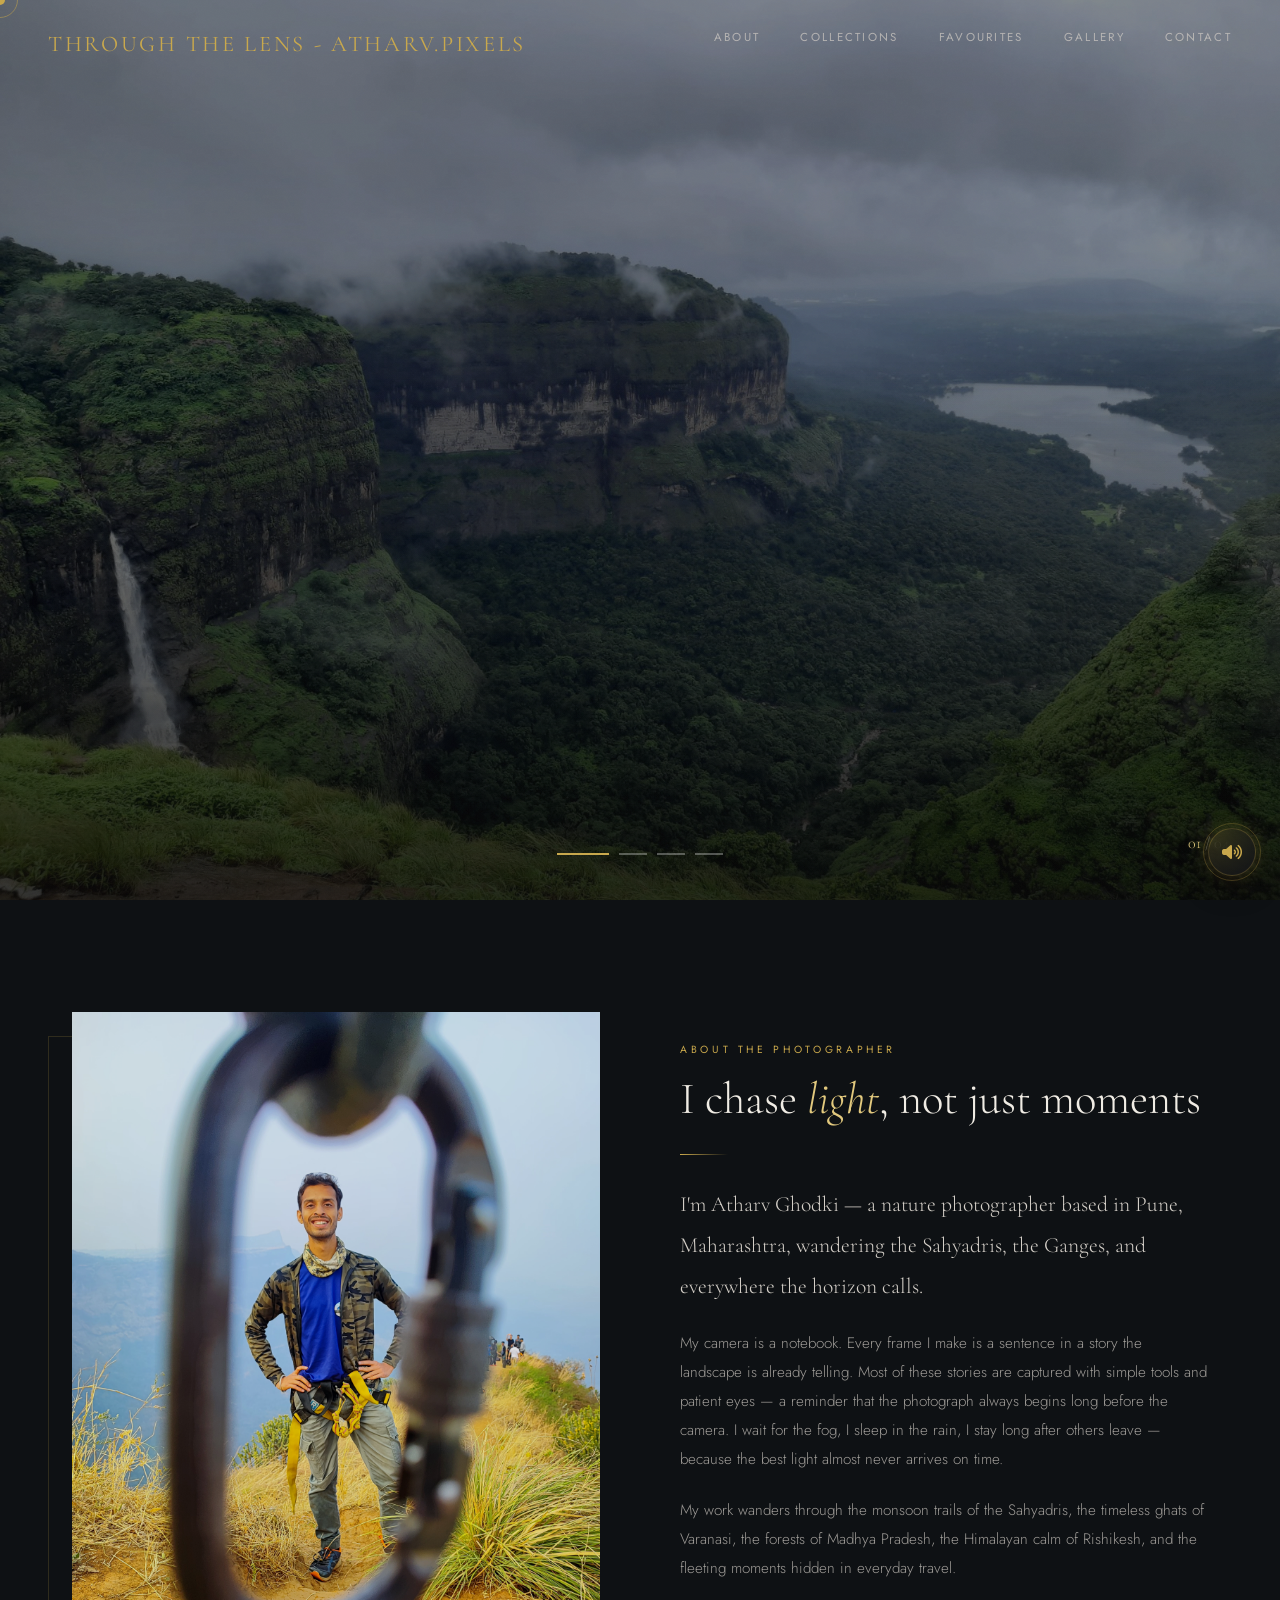
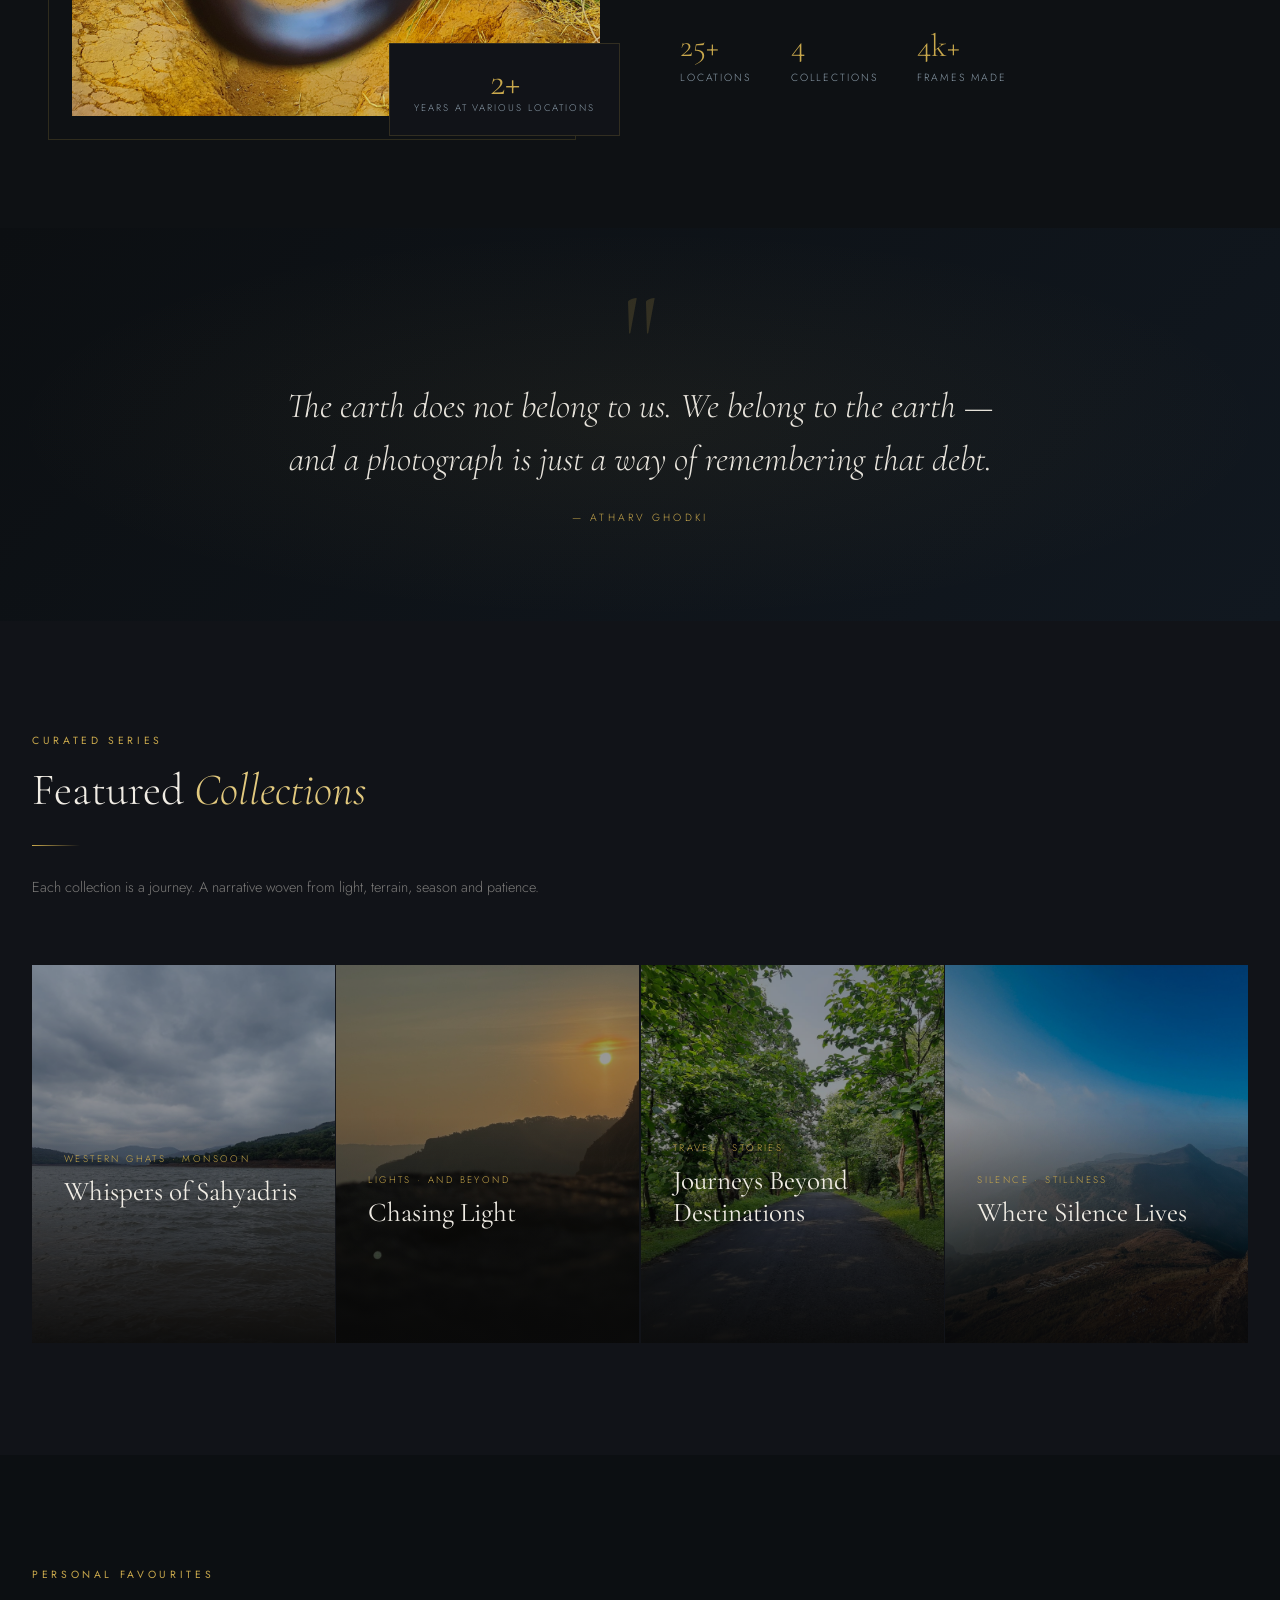
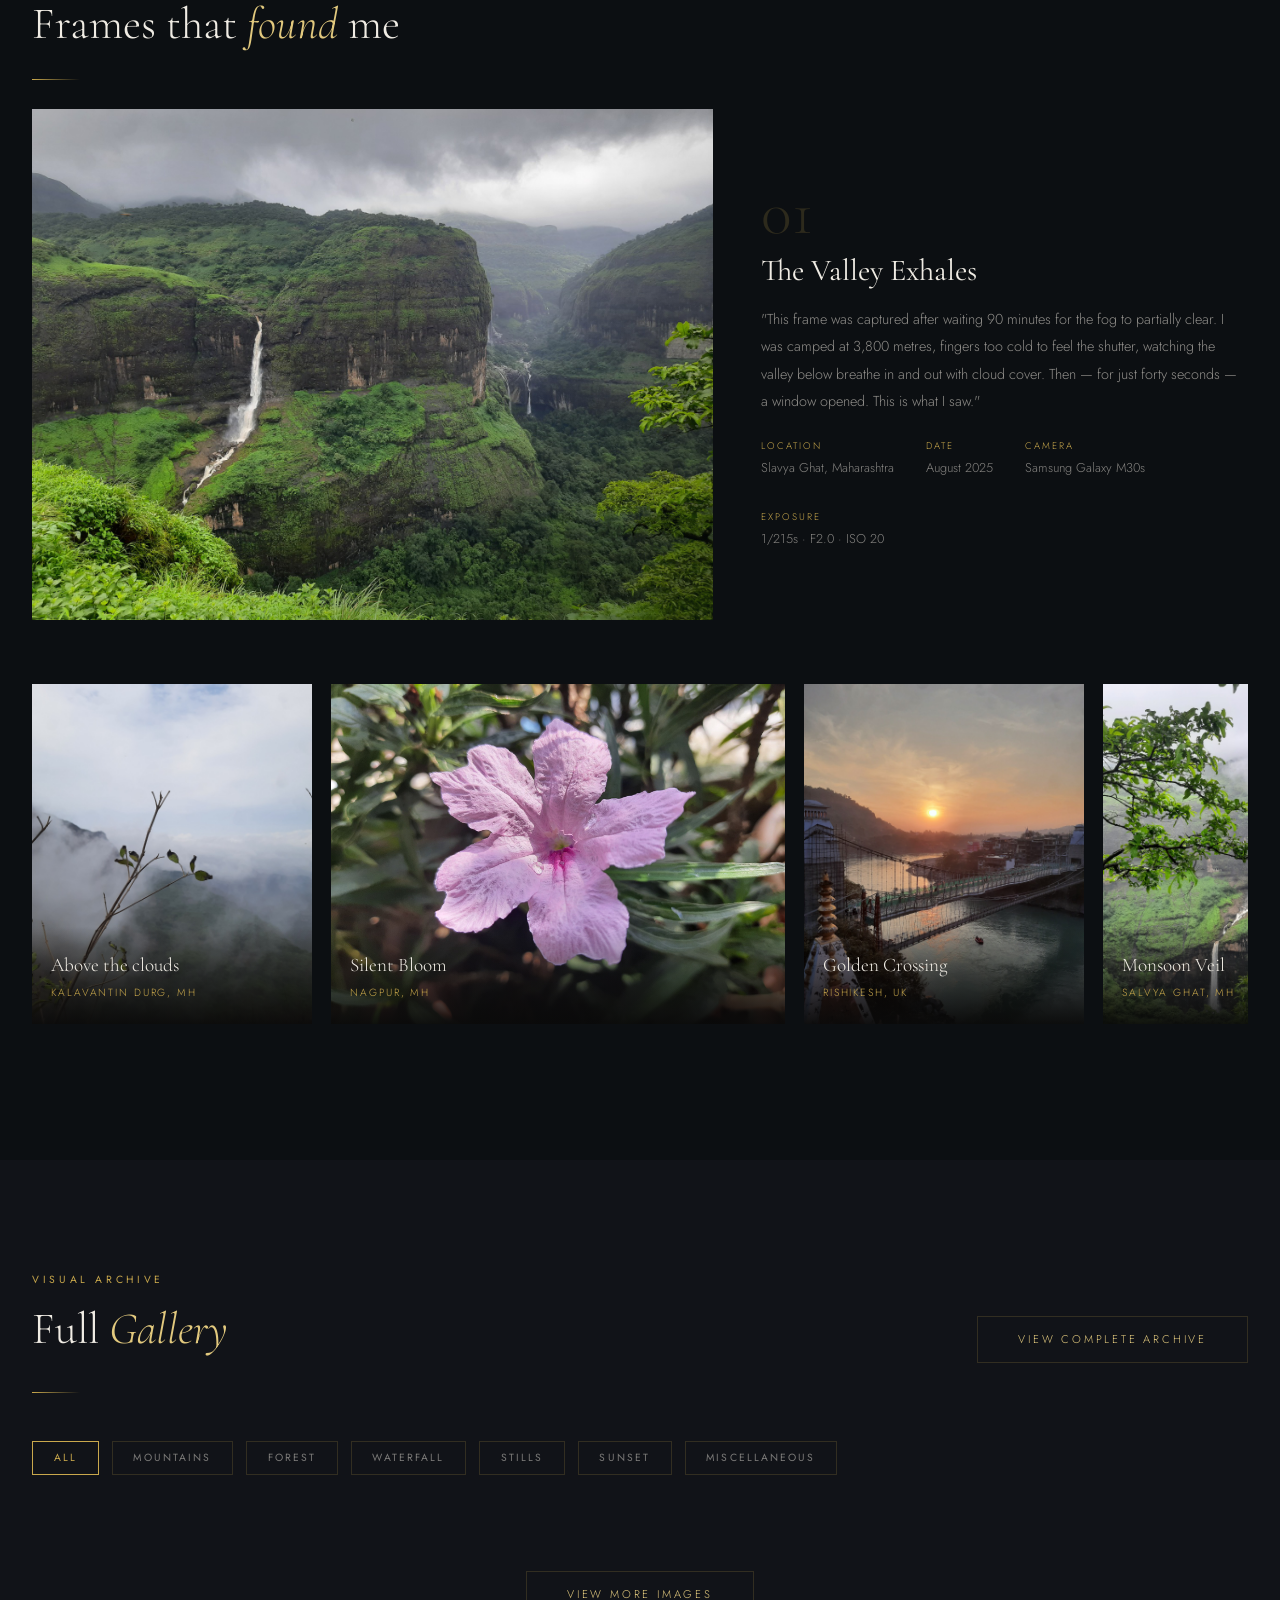
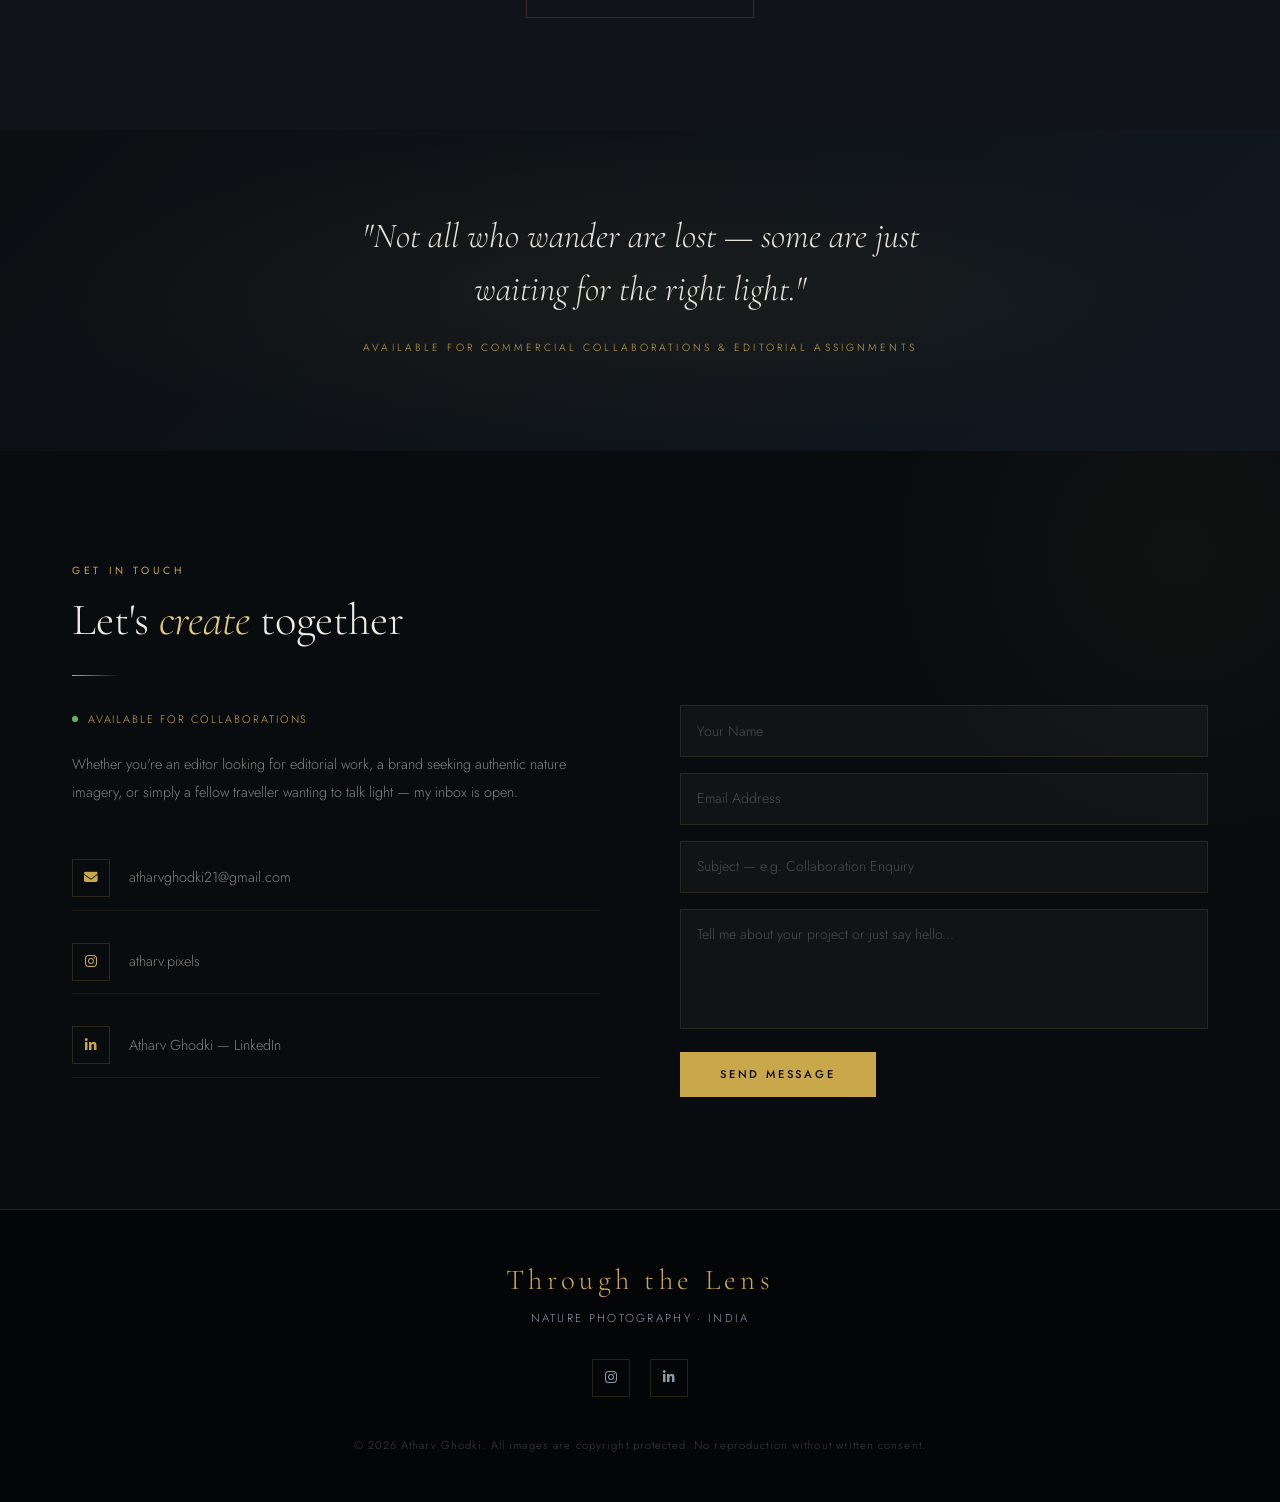
==== commit 9ec7de10: "added atharv.pixels in nav bar" ====
--- a/index.html
+++ b/index.html
@@ -28,7 +28,7 @@
 <!-- NAV -->
 <nav id="mainNav">
 <div style="display:flex;align-items:center;justify-content:space-between;max-width:1400px;margin:0 auto;">
-<a class="nav-brand" href="#">Through the Lens</a>
+<a class="nav-brand" href="#">Through the Lens - atharv.pixels</a>
 <ul class="nav-links" id="navLinks">
 <li><a href="#about">About</a></li>
 <li><a href="#collections">Collections</a></li>
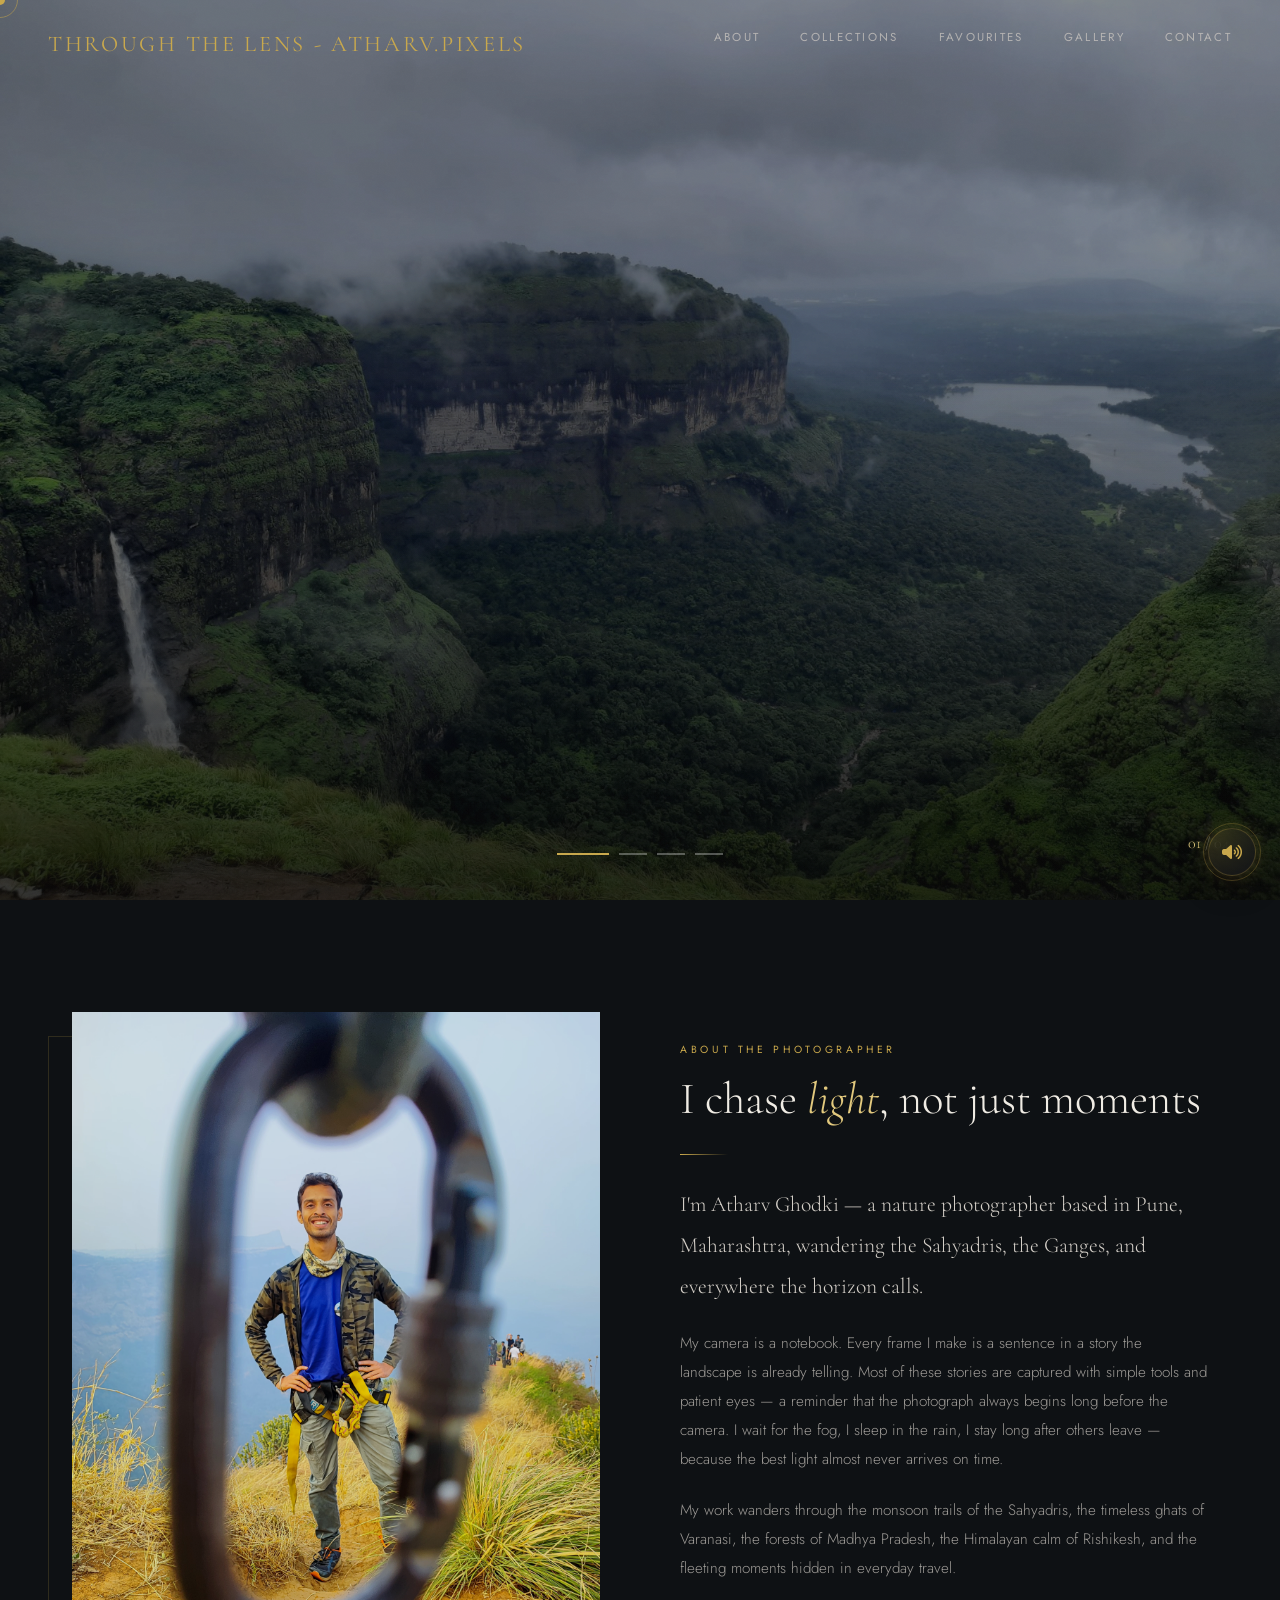
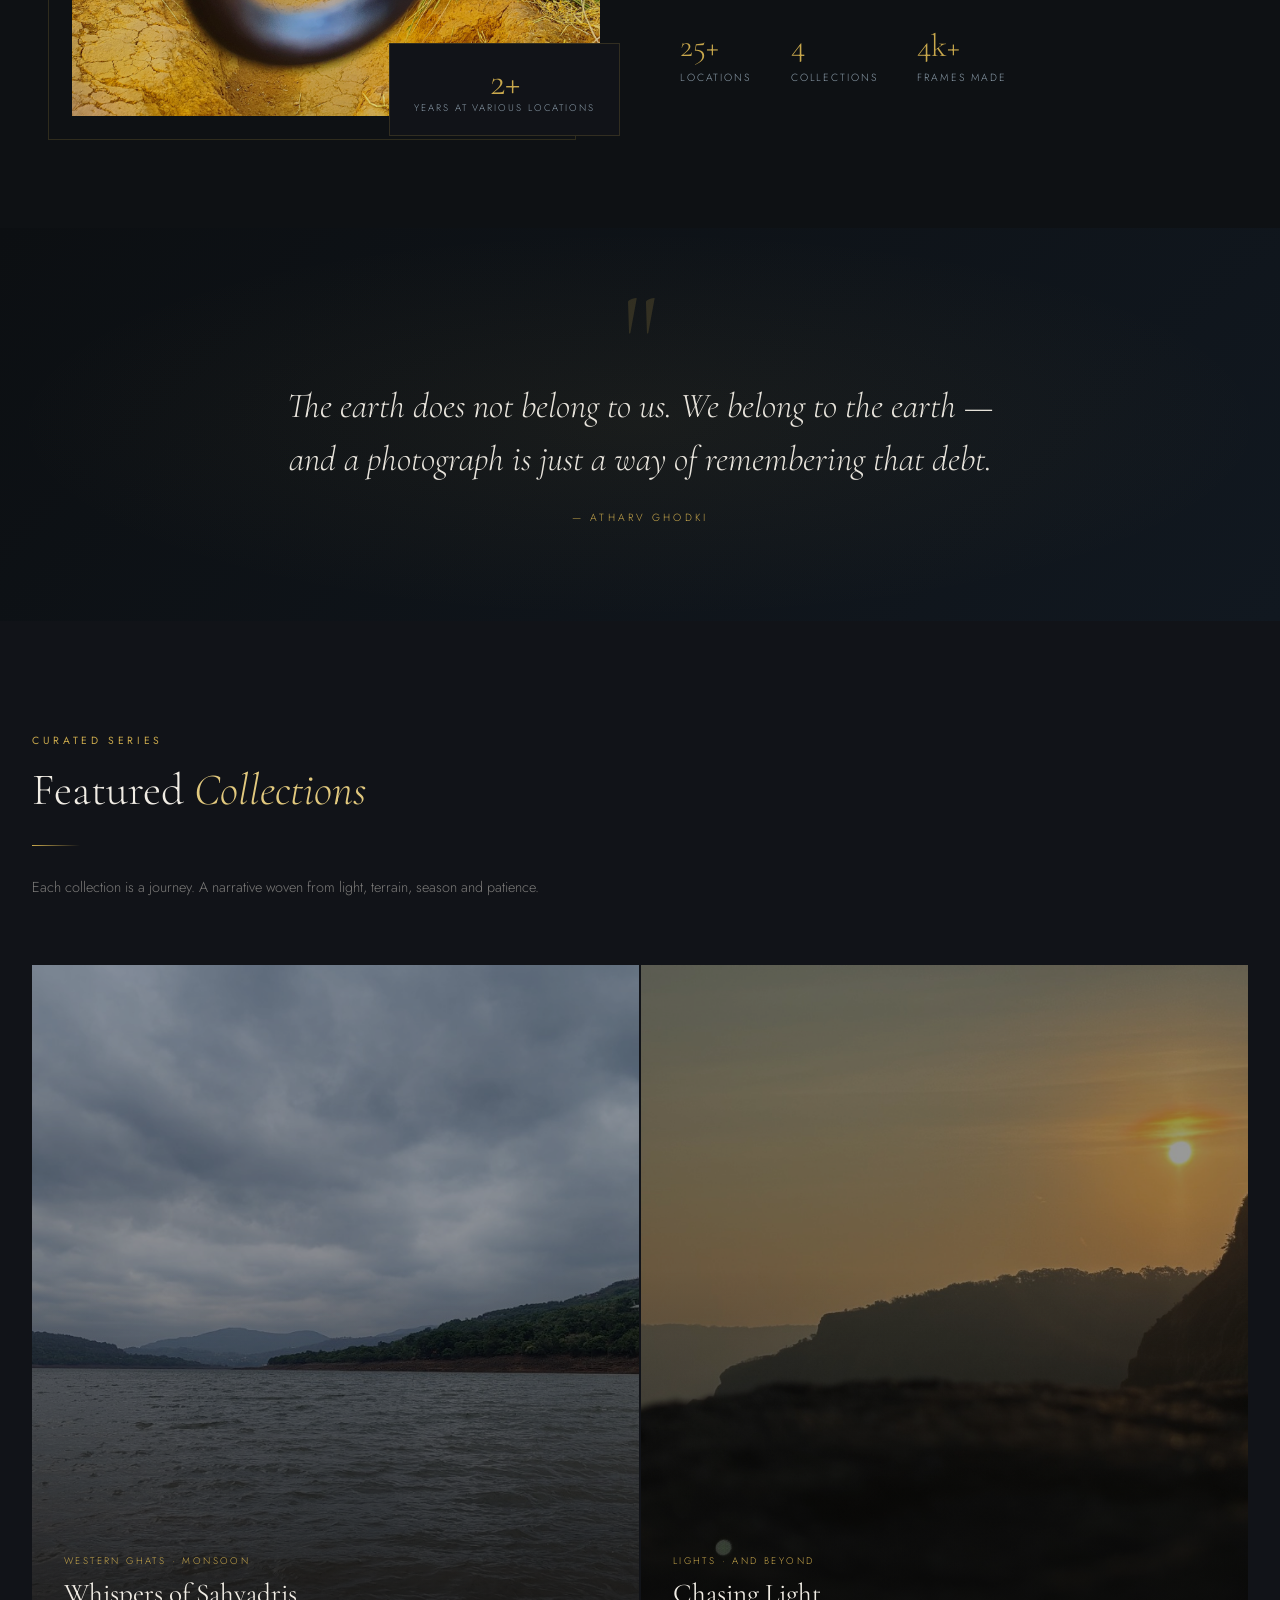
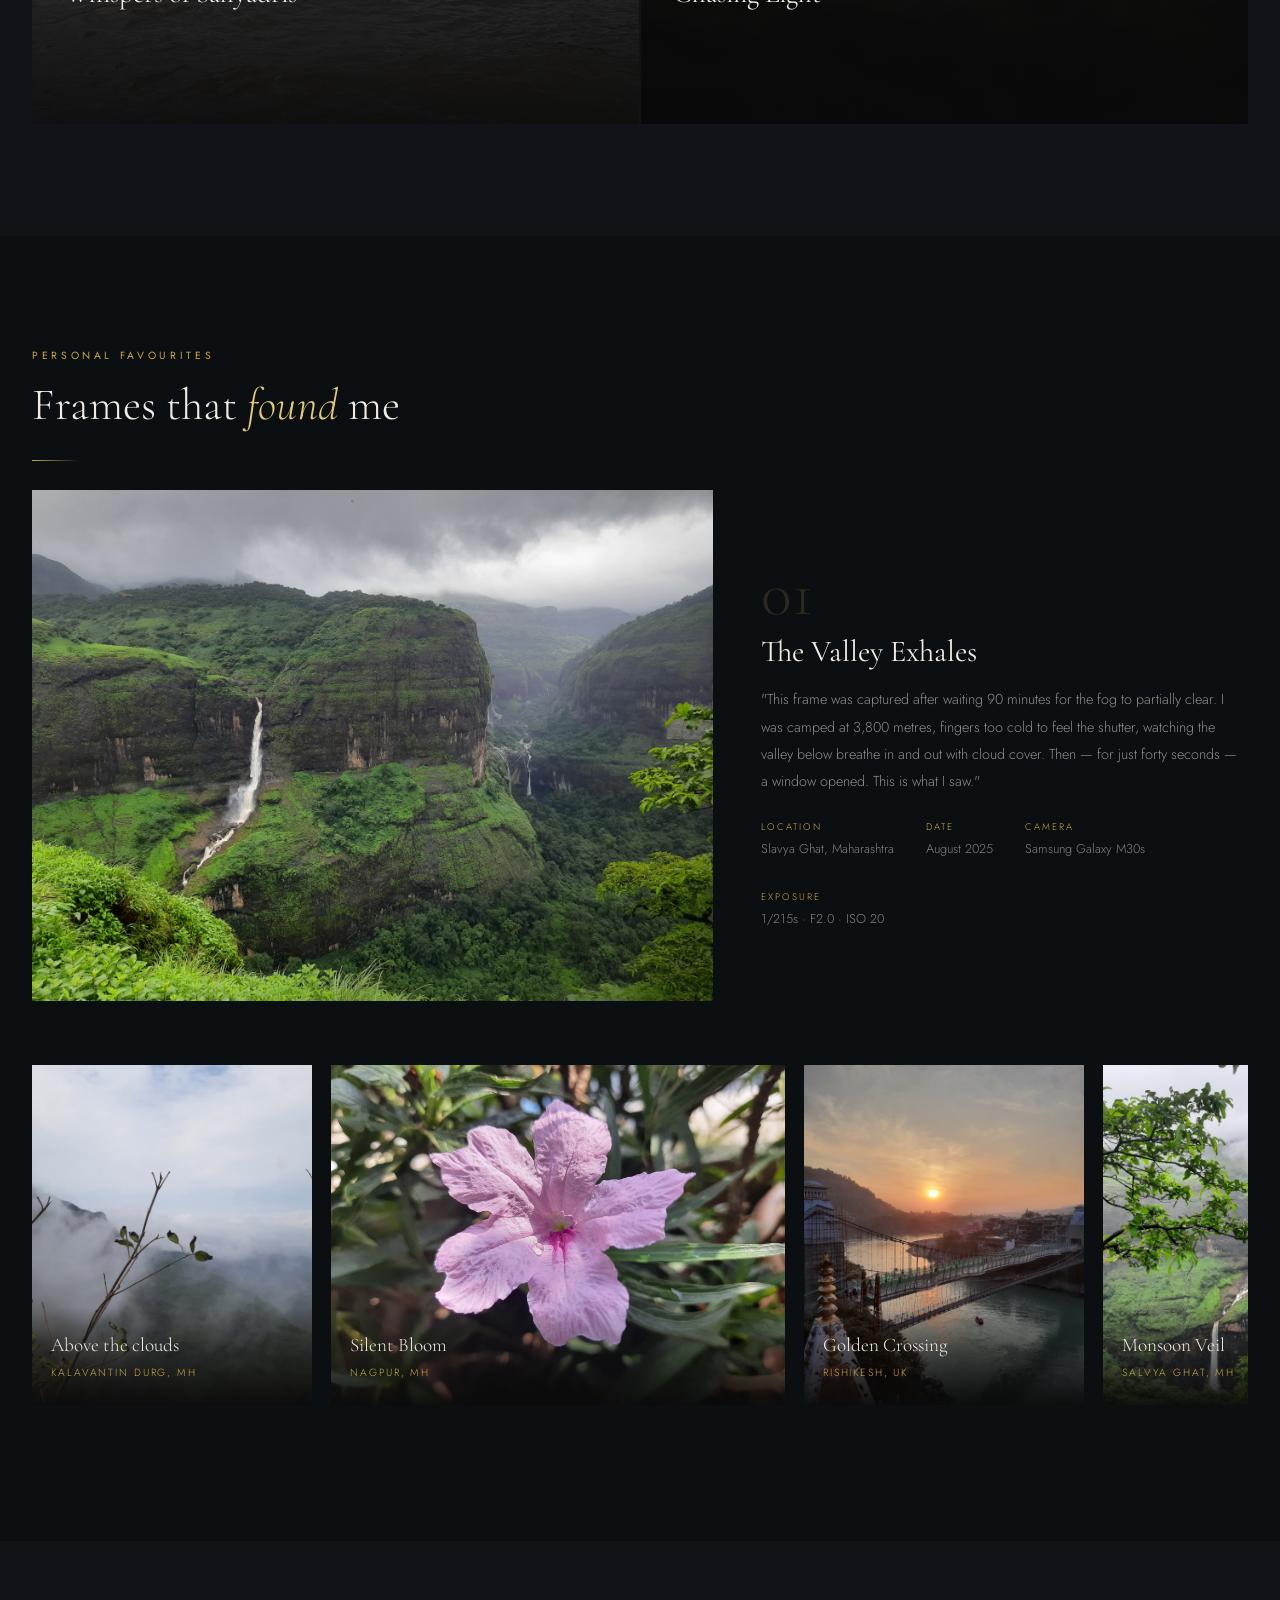
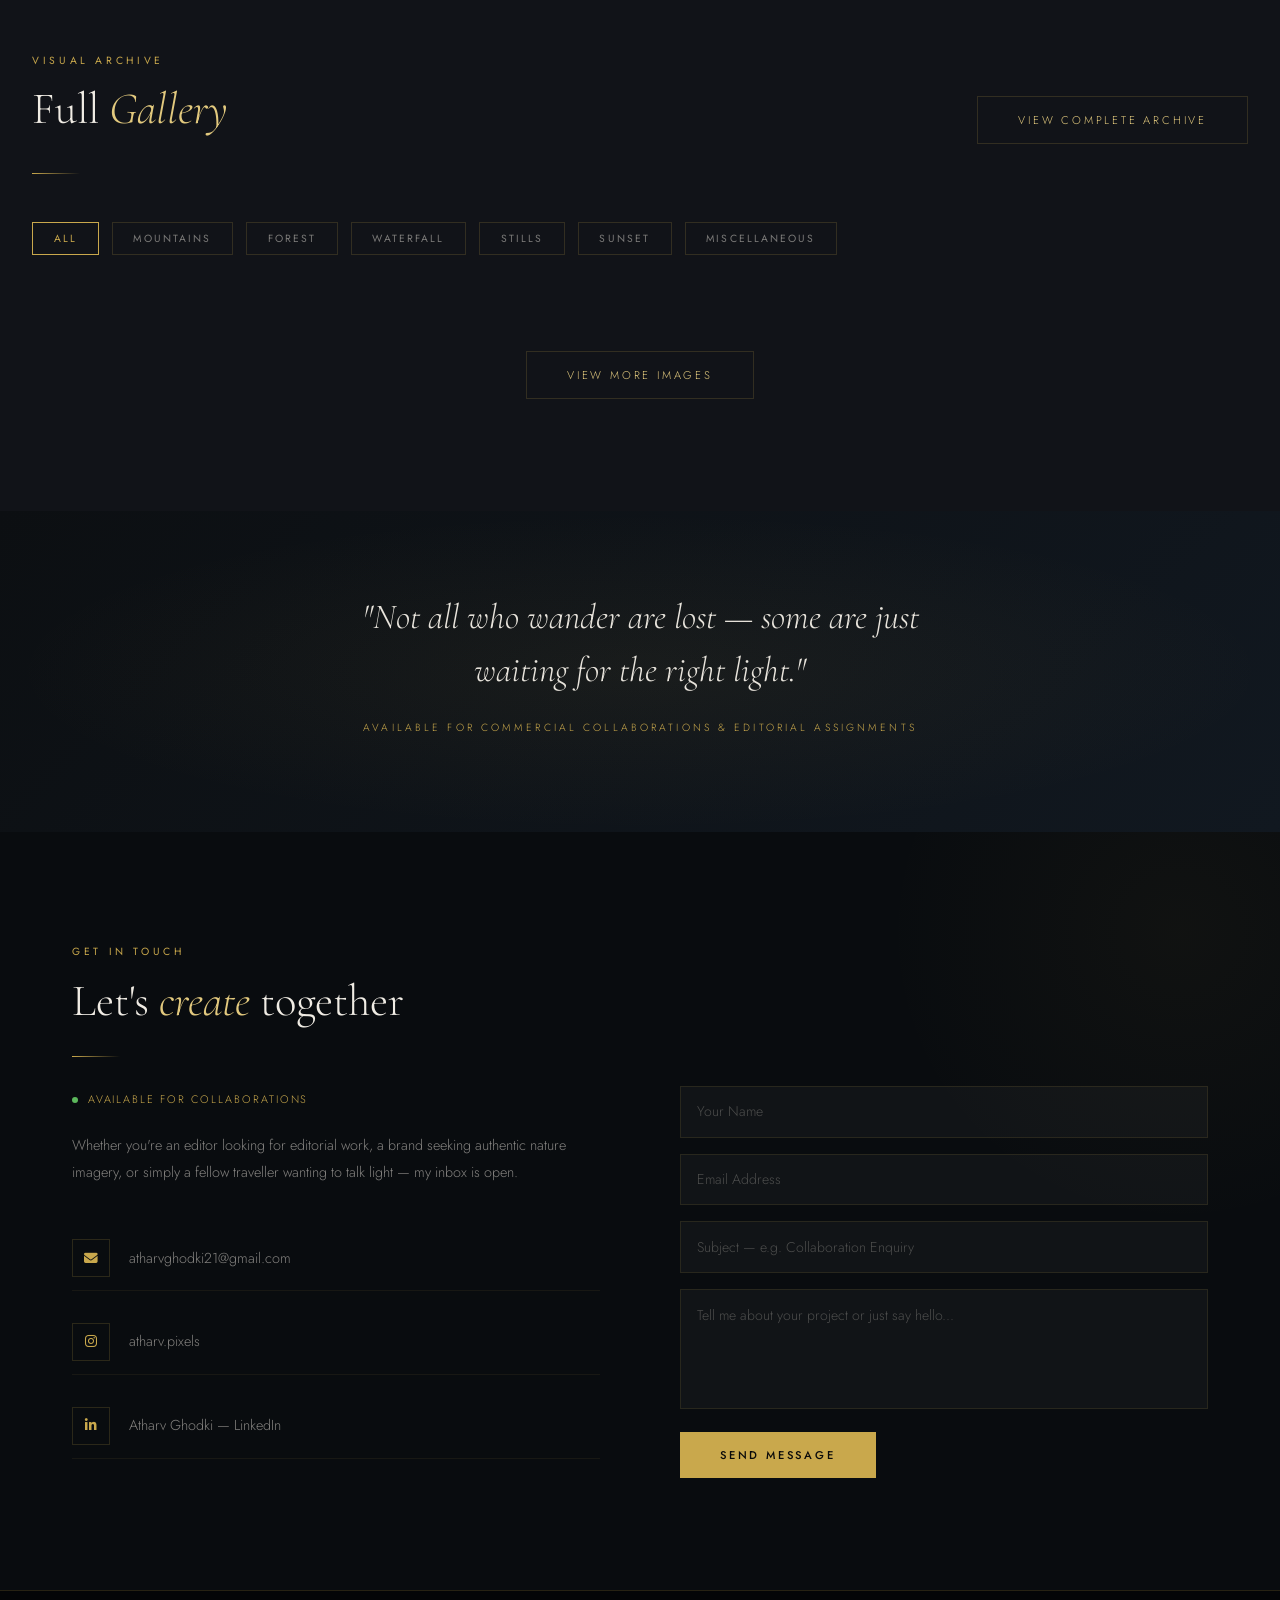
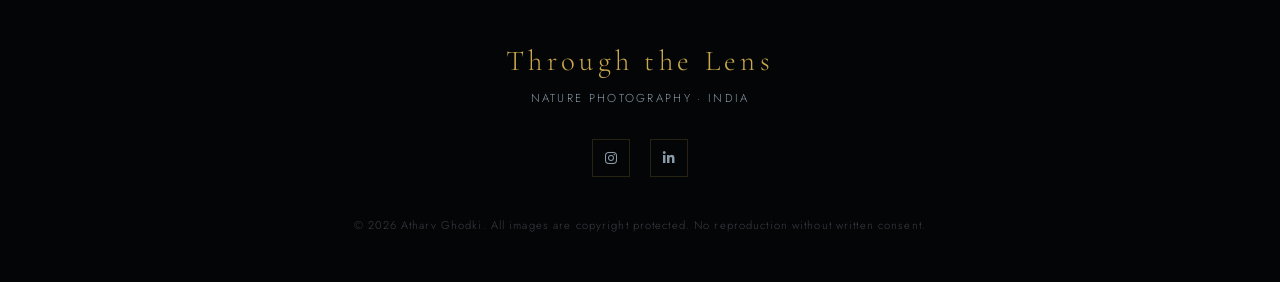
==== commit e2168f79: "Made changes in Chasing Lights Collection" ====
--- a/index.html
+++ b/index.html
@@ -160,9 +160,11 @@
 <div class="coll-arrow"><i class="fas fa-arrow-right"></i></div>
 </a>
 </div>
-<div class="coll-card" onclick="openCollection('sundarbans')">
+
+
+<!-- UNCOMMENT THIS ONCE 2nd COLLECTION IS COMPLETED ==================================================================================== -->
+<!-- <div class="coll-card" onclick="openCollection('sundarbans')">
 <a class="related-card" href="collection-sundarbans.html">
-<!-- <img alt="Sundarbans" class="coll-img" src="https://images.unsplash.com/photo-1515897349795-4671689a14b2?w=800&amp;q=80"/> -->
 <img alt="Sundarbans" class="coll-img" src="assets/images/icons/Journey.jpeg"/>
 <div class="coll-overlay">
 <div class="coll-tag">Travel · Stories</div>
@@ -172,8 +174,10 @@
 </div>
 <div class="coll-arrow"><i class="fas fa-arrow-right"></i></div>
 </a>
-</div>
-<div class="coll-card" onclick="openCollection('coorg')">
+</div> -->
+
+<!-- UNCOMMENT THIS ONCE 3rd COLLECTION IS COMPLETED ==================================================================================== -->
+<!-- <div class="coll-card" onclick="openCollection('coorg')">
 <a class="related-card" href="collection-coorg.html">
 <img alt="Coorg" class="coll-img" src="assets/images/icons/Silence.jpeg"/>
 <div class="coll-overlay">
@@ -184,7 +188,9 @@
 </div>
 <div class="coll-arrow"><i class="fas fa-arrow-right"></i></div>
 </a>
-</div>
+</div> -->
+
+
 <!-- <div class="coll-card" onclick="openCollection('kaziranga')">
 <a class="related-card" href="collection-kaziranga.html">
 <img alt="Kaziranga" class="coll-img" src="https://images.unsplash.com/photo-1474511320723-9a56873867b5?w=800&amp;q=80"/>
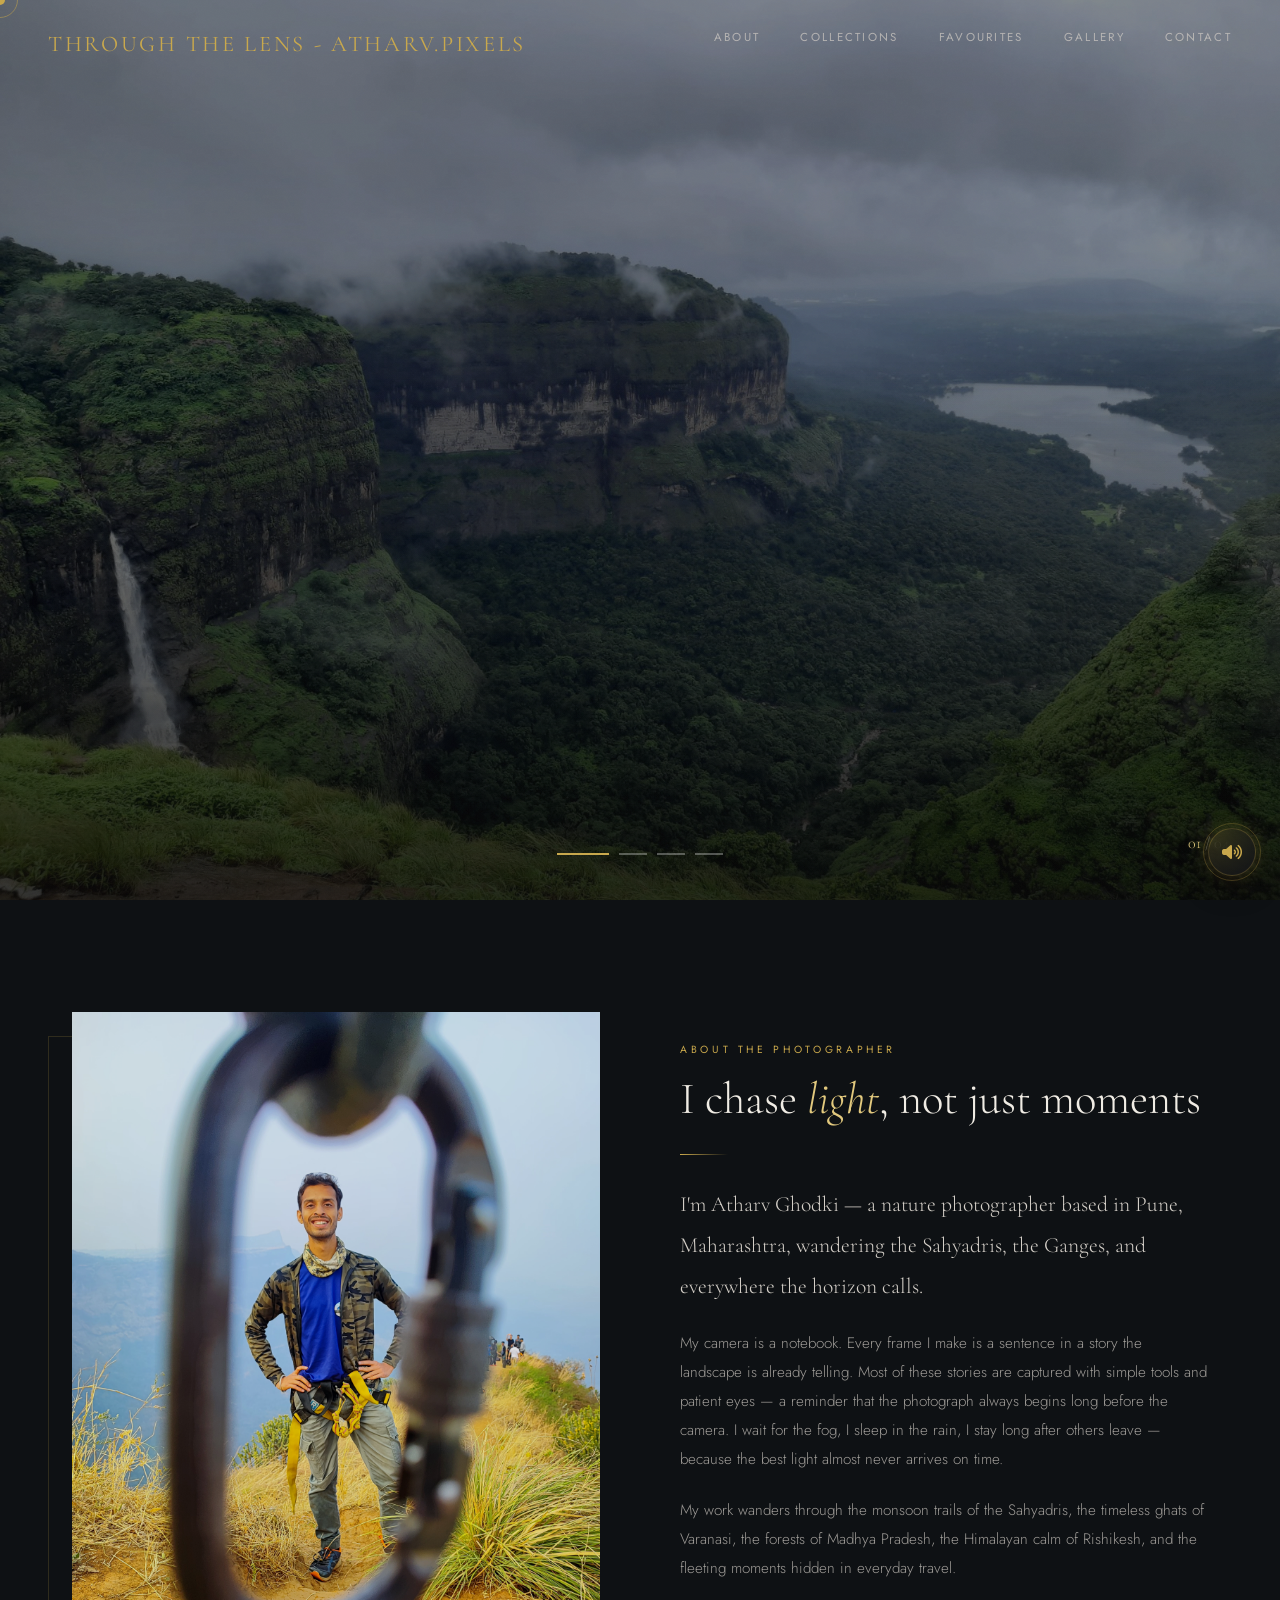
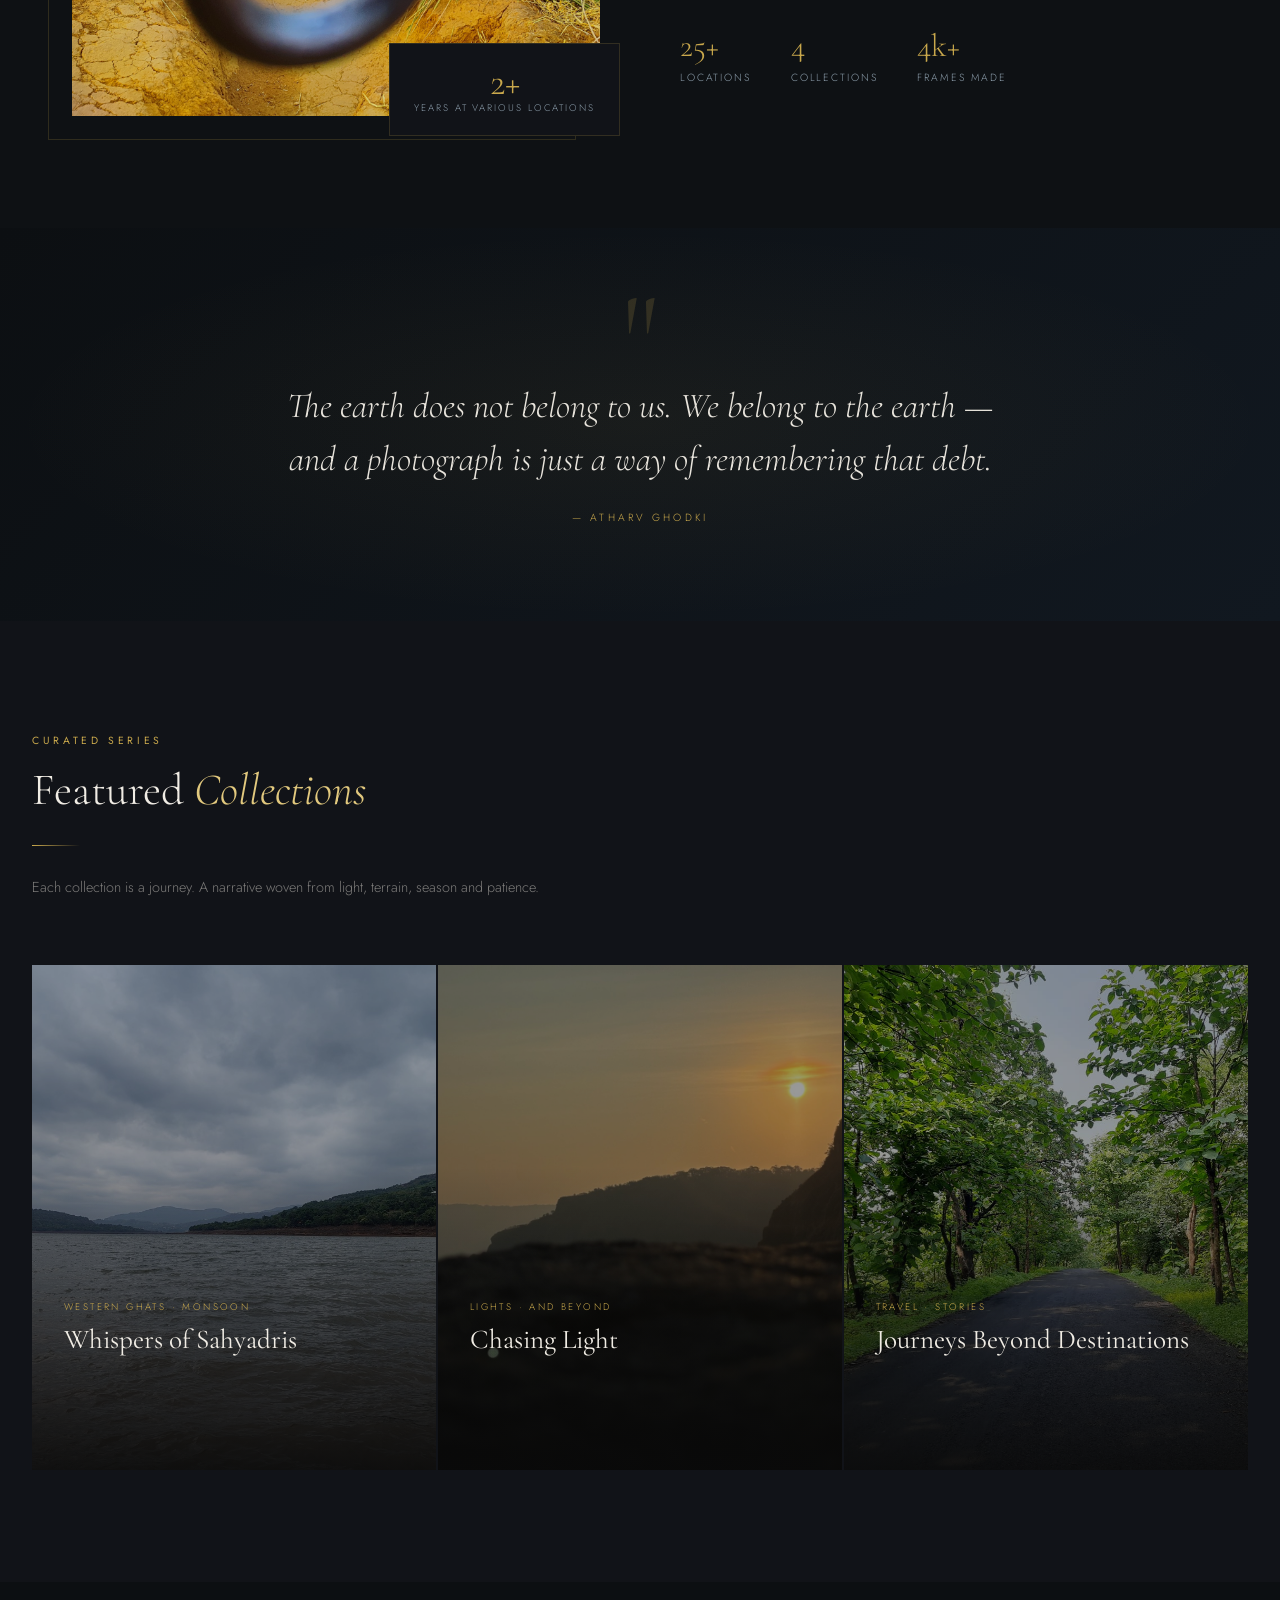
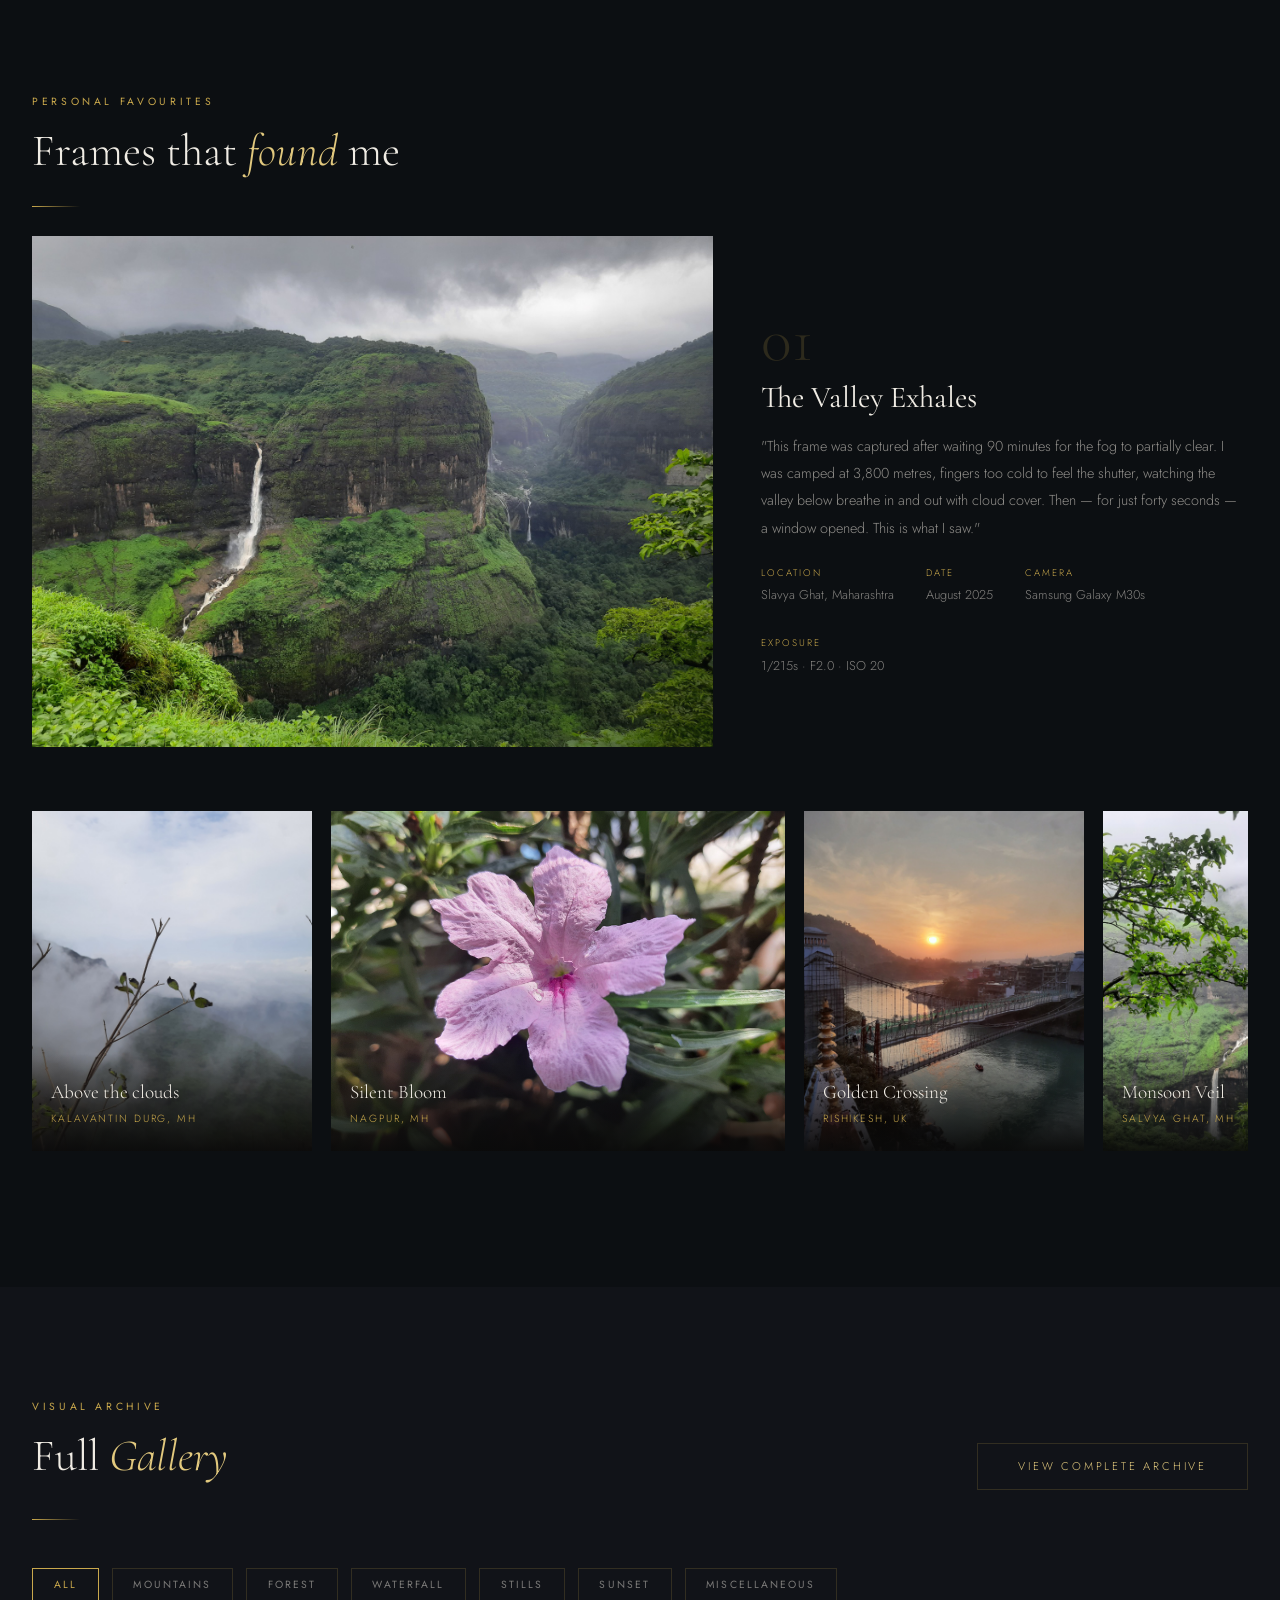
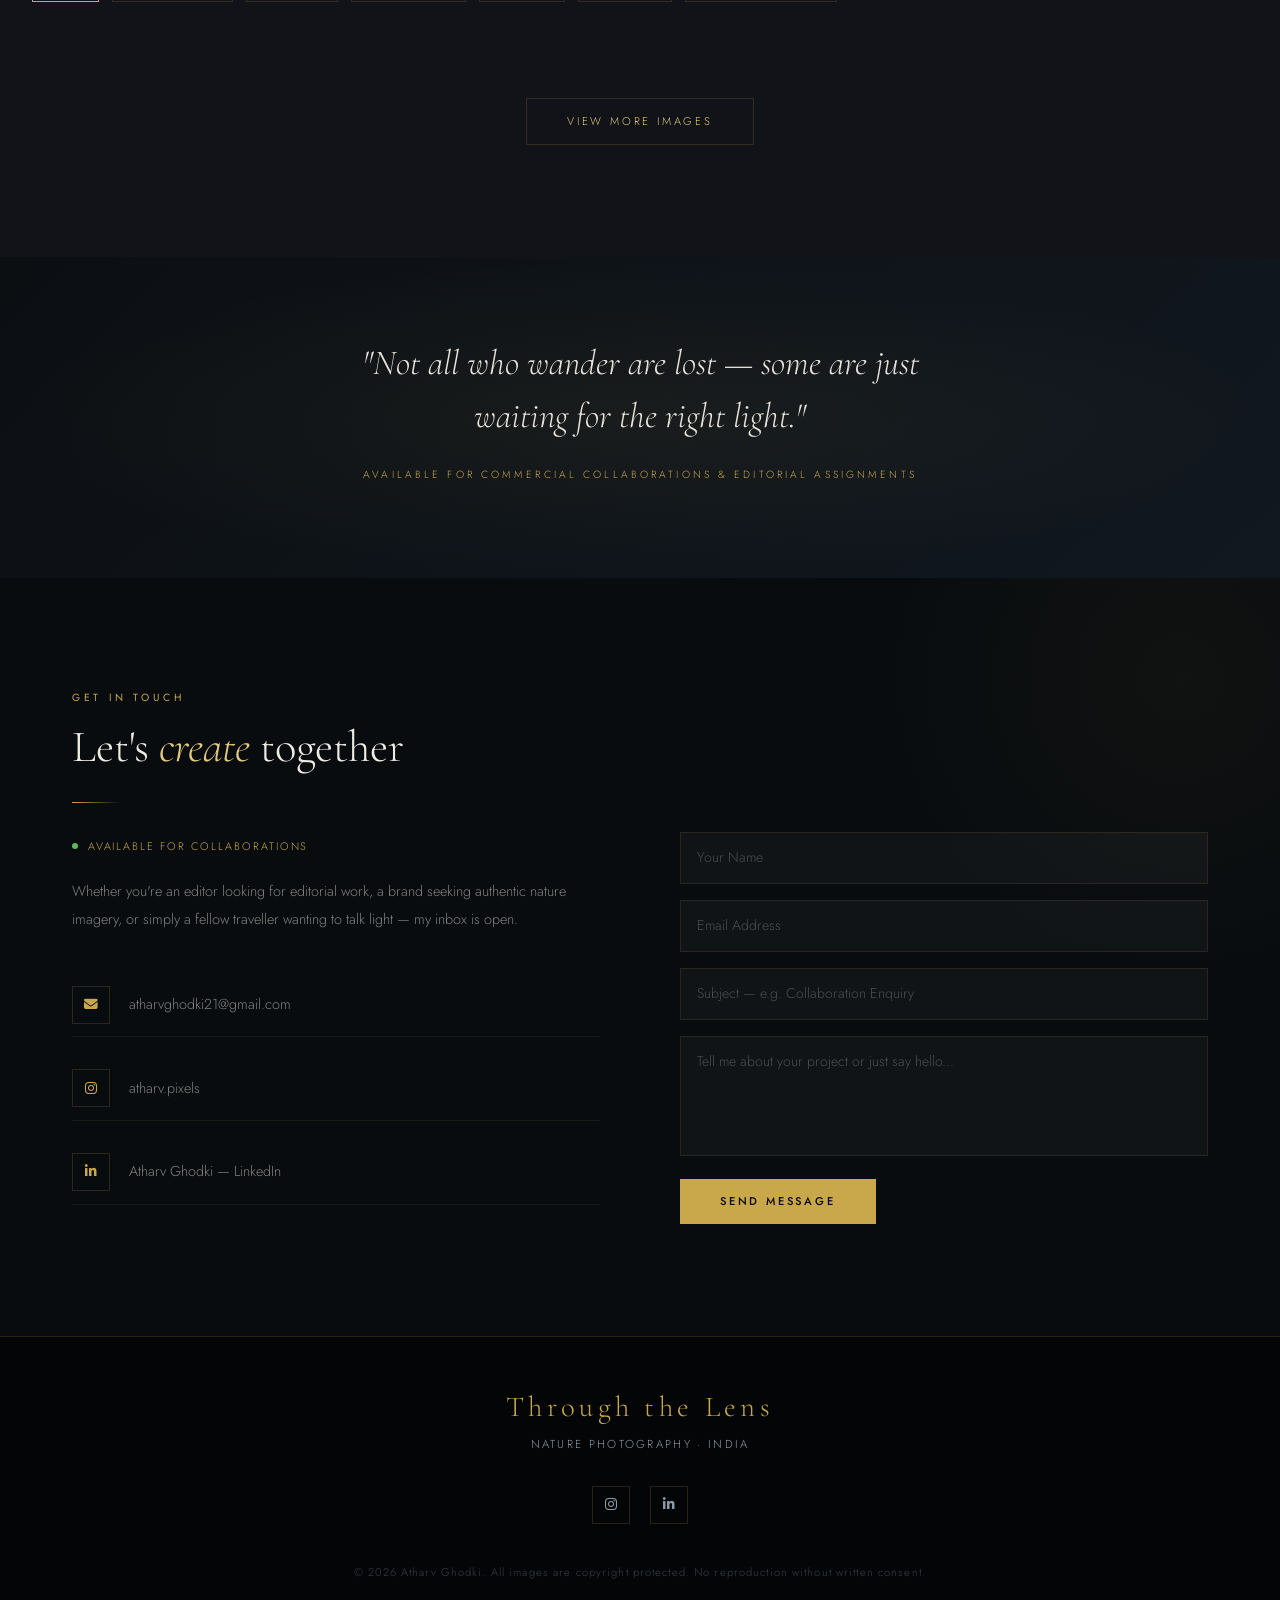
==== commit 7a2095b9: "Updates done and bug fixes" ====
--- a/index.html
+++ b/index.html
@@ -163,7 +163,7 @@
 
 
 <!-- UNCOMMENT THIS ONCE 2nd COLLECTION IS COMPLETED ==================================================================================== -->
-<!-- <div class="coll-card" onclick="openCollection('sundarbans')">
+<div class="coll-card" onclick="openCollection('sundarbans')">
 <a class="related-card" href="collection-sundarbans.html">
 <img alt="Sundarbans" class="coll-img" src="assets/images/icons/Journey.jpeg"/>
 <div class="coll-overlay">
@@ -174,7 +174,7 @@
 </div>
 <div class="coll-arrow"><i class="fas fa-arrow-right"></i></div>
 </a>
-</div> -->
+</div>
 
 <!-- UNCOMMENT THIS ONCE 3rd COLLECTION IS COMPLETED ==================================================================================== -->
 <!-- <div class="coll-card" onclick="openCollection('coorg')">
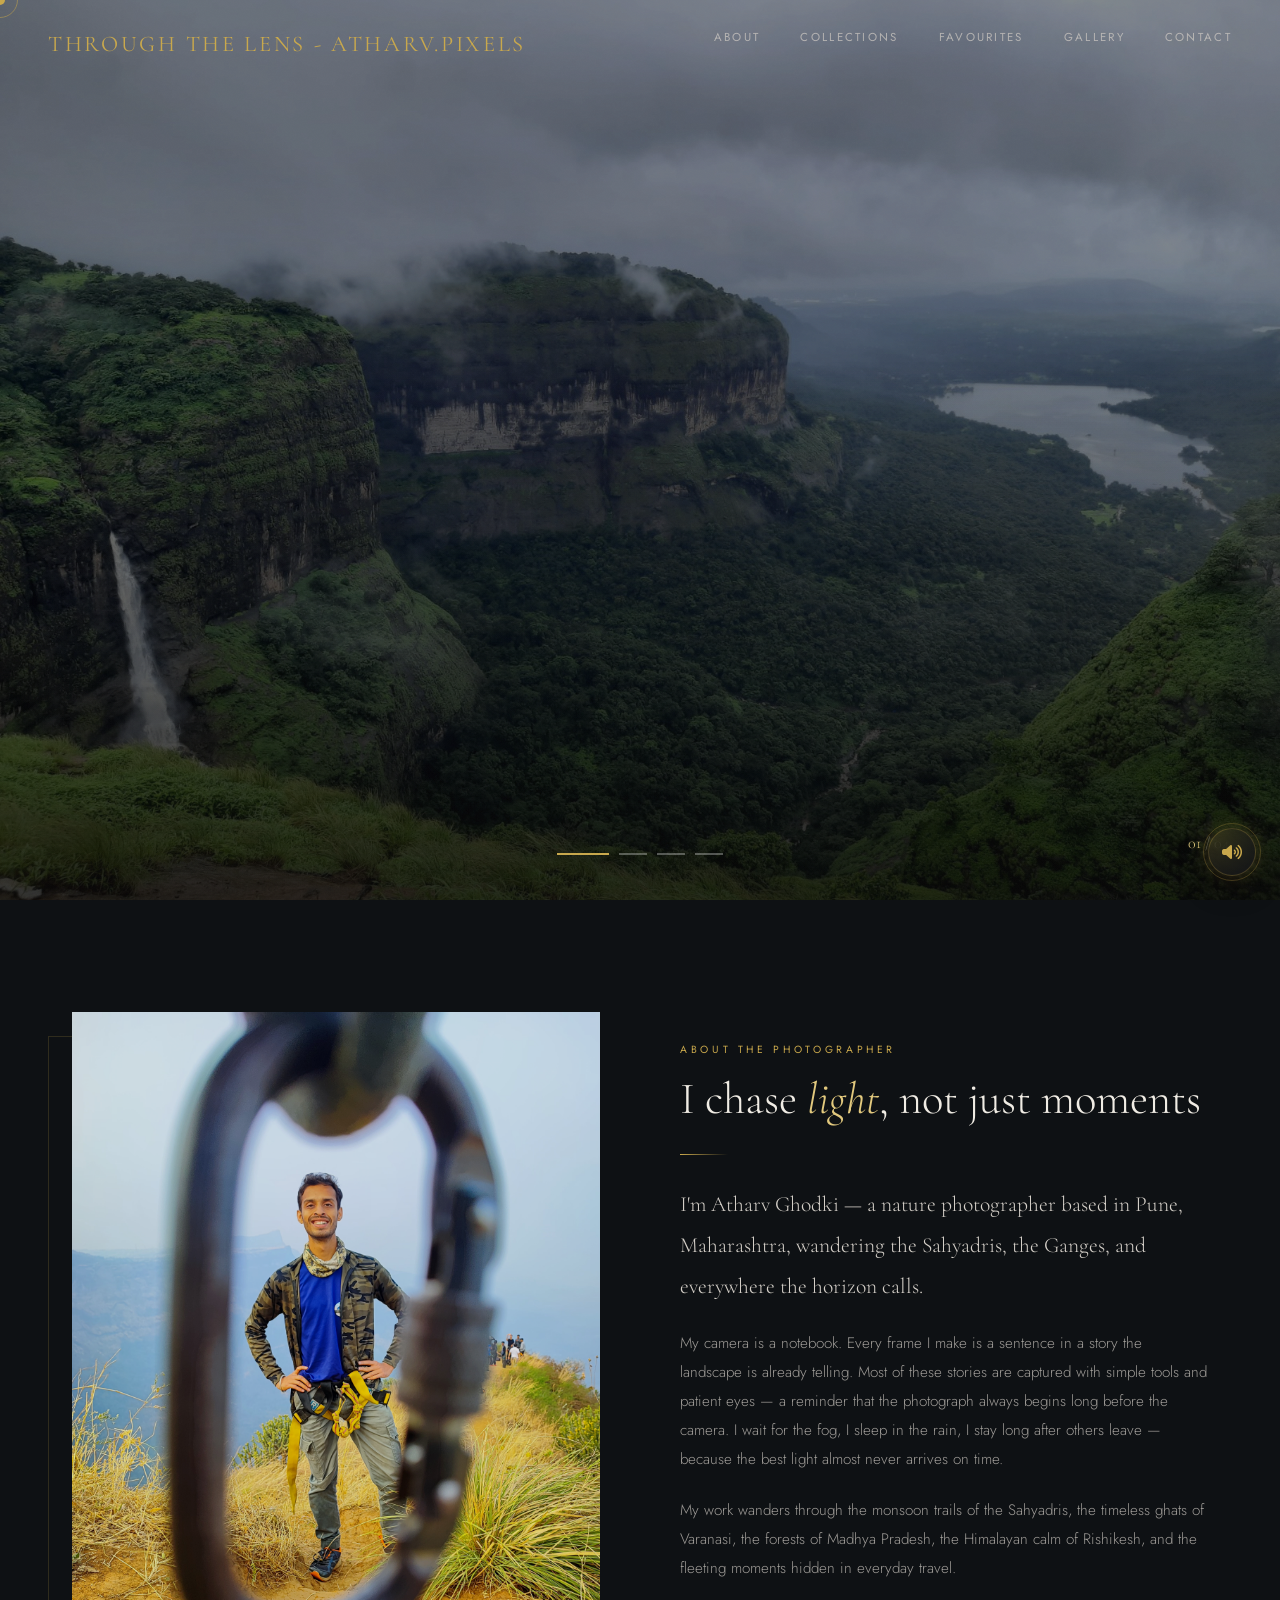
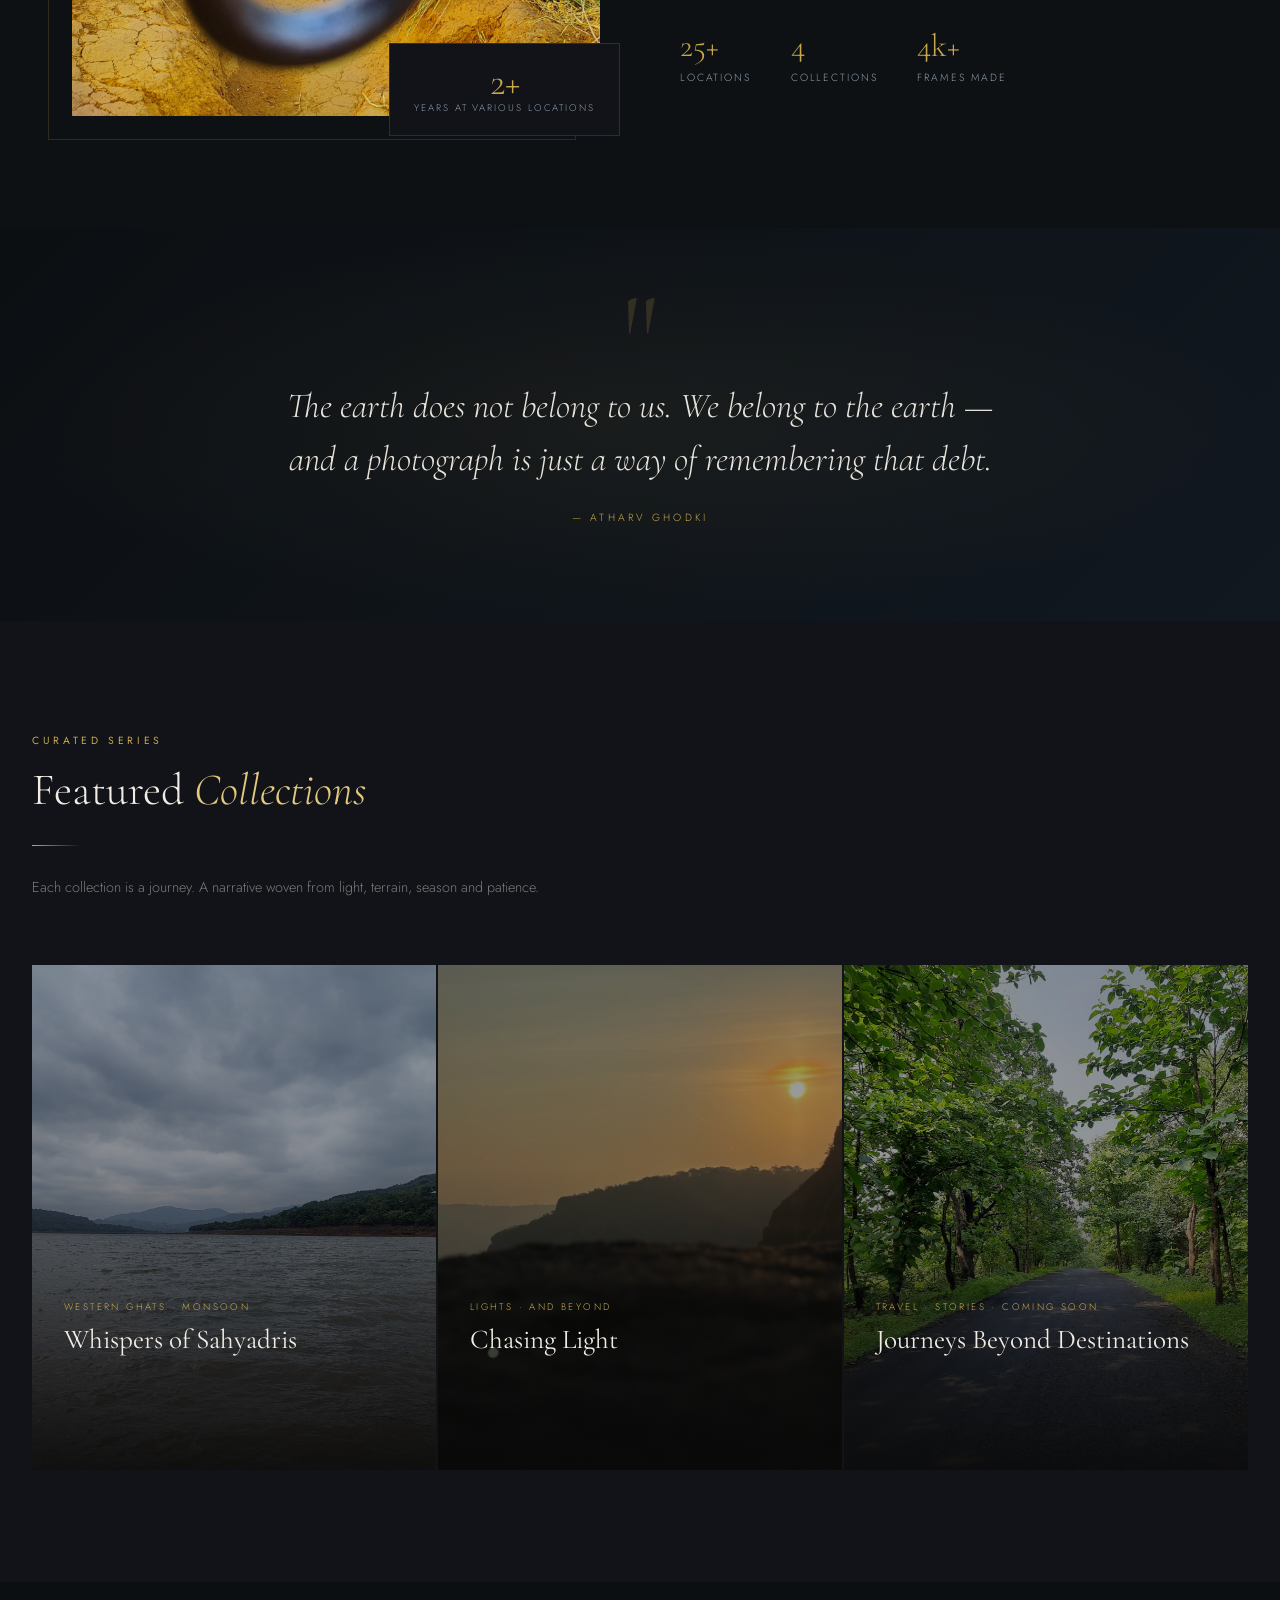
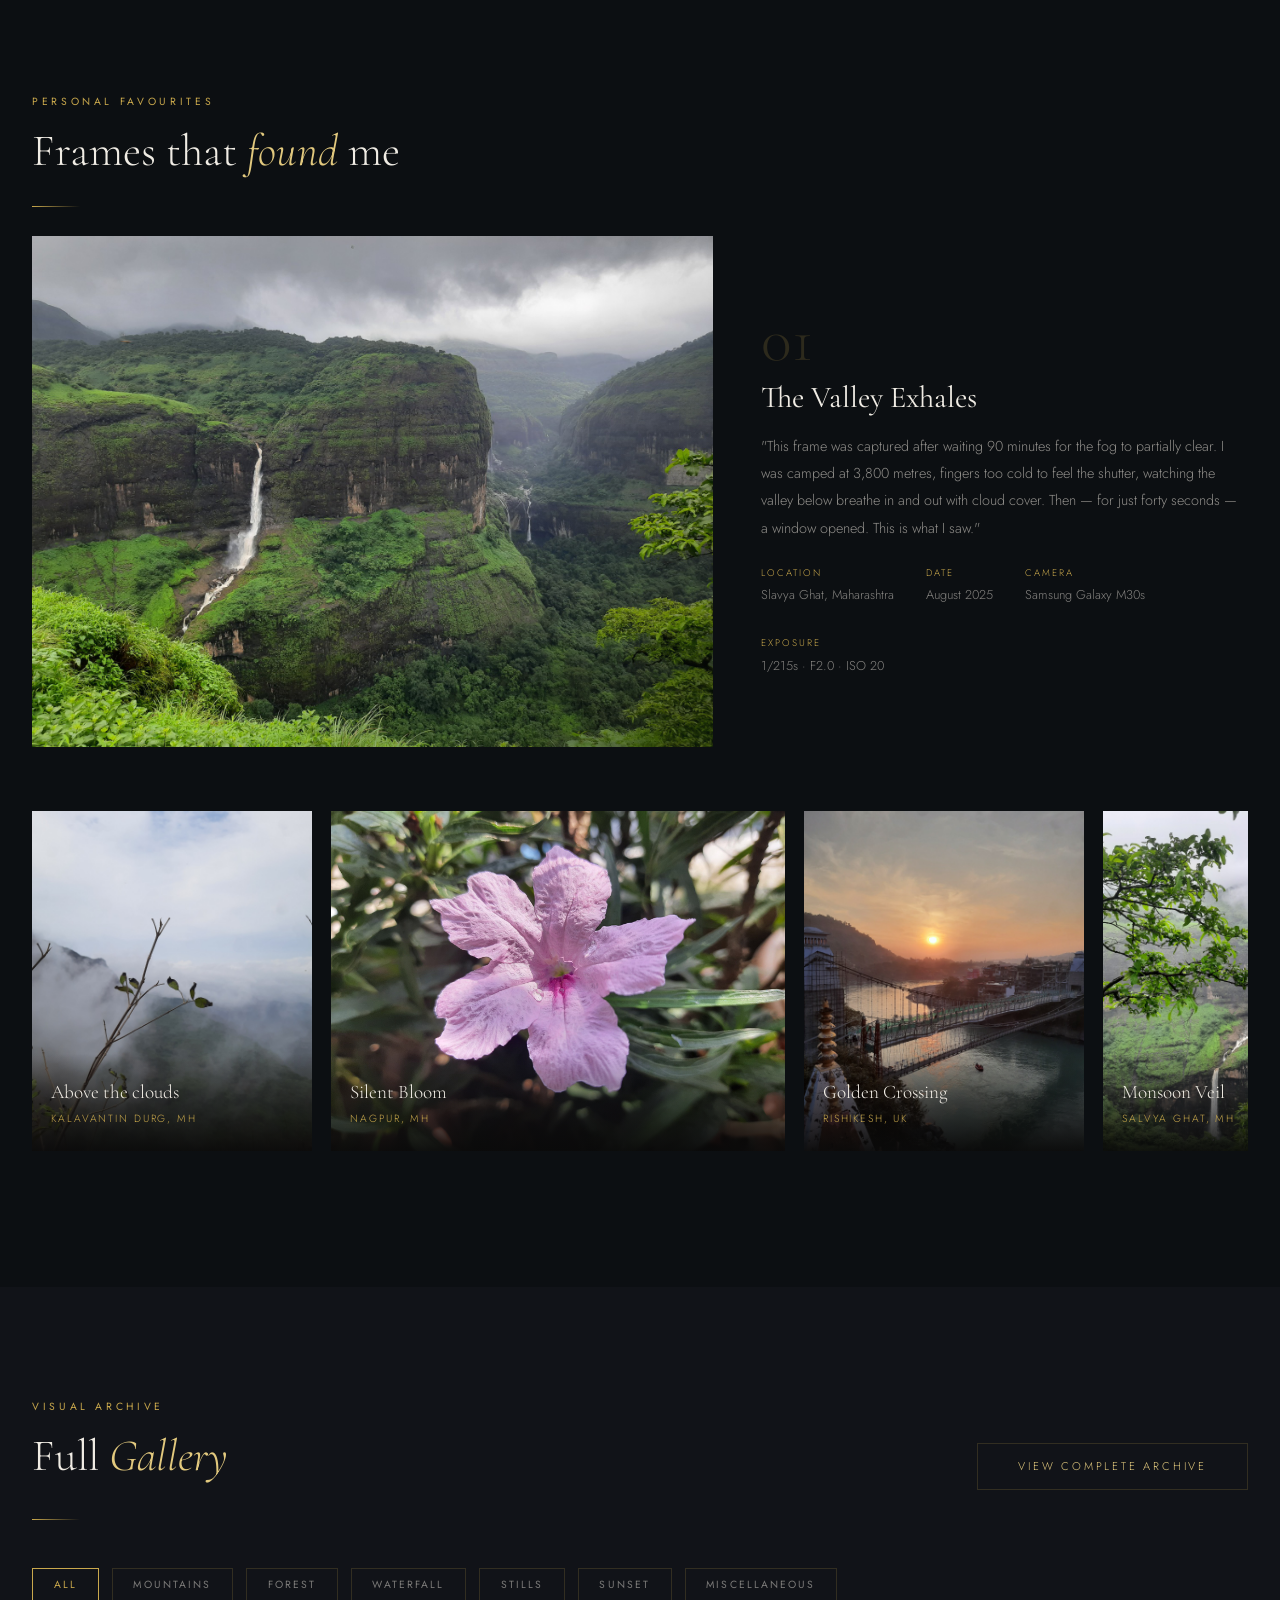
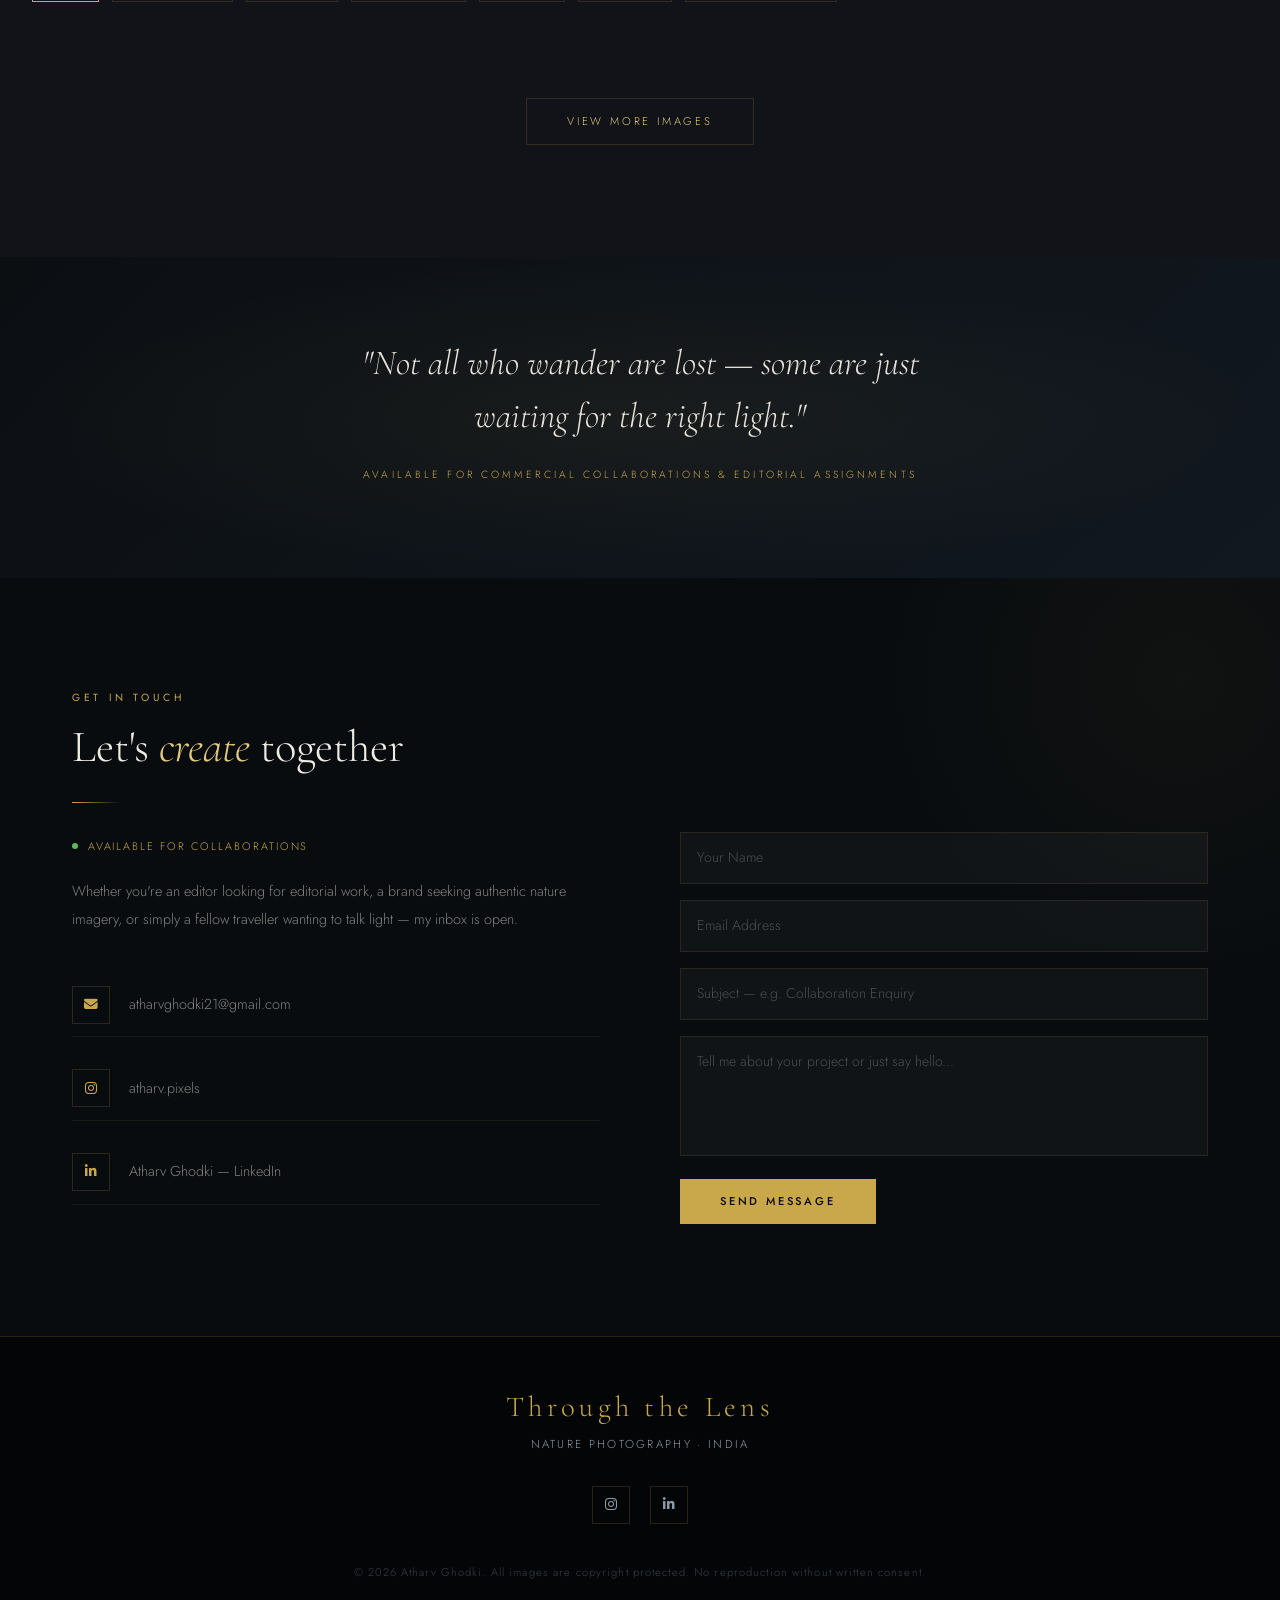
==== commit 03bddbea: "Disabled journeys without destination temperorily" ====
--- a/index.html
+++ b/index.html
@@ -164,10 +164,11 @@
 
 <!-- UNCOMMENT THIS ONCE 2nd COLLECTION IS COMPLETED ==================================================================================== -->
 <div class="coll-card" onclick="openCollection('sundarbans')">
-<a class="related-card" href="collection-sundarbans.html">
+<!-- <a class="related-card" href="collection-sundarbans.html"> -->
+<a class="related-card" href="#">
 <img alt="Sundarbans" class="coll-img" src="assets/images/icons/Journey.jpeg"/>
 <div class="coll-overlay">
-<div class="coll-tag">Travel · Stories</div>
+<div class="coll-tag">Travel · Stories · Coming Soon</div>
 <div class="coll-name">Journeys Beyond Destinations</div>
 <div class="coll-desc">Fleeting roads, passing landscapes, and stories found between destinations.</div>
 <div class="coll-count">↗ 33 Photographs</div>
